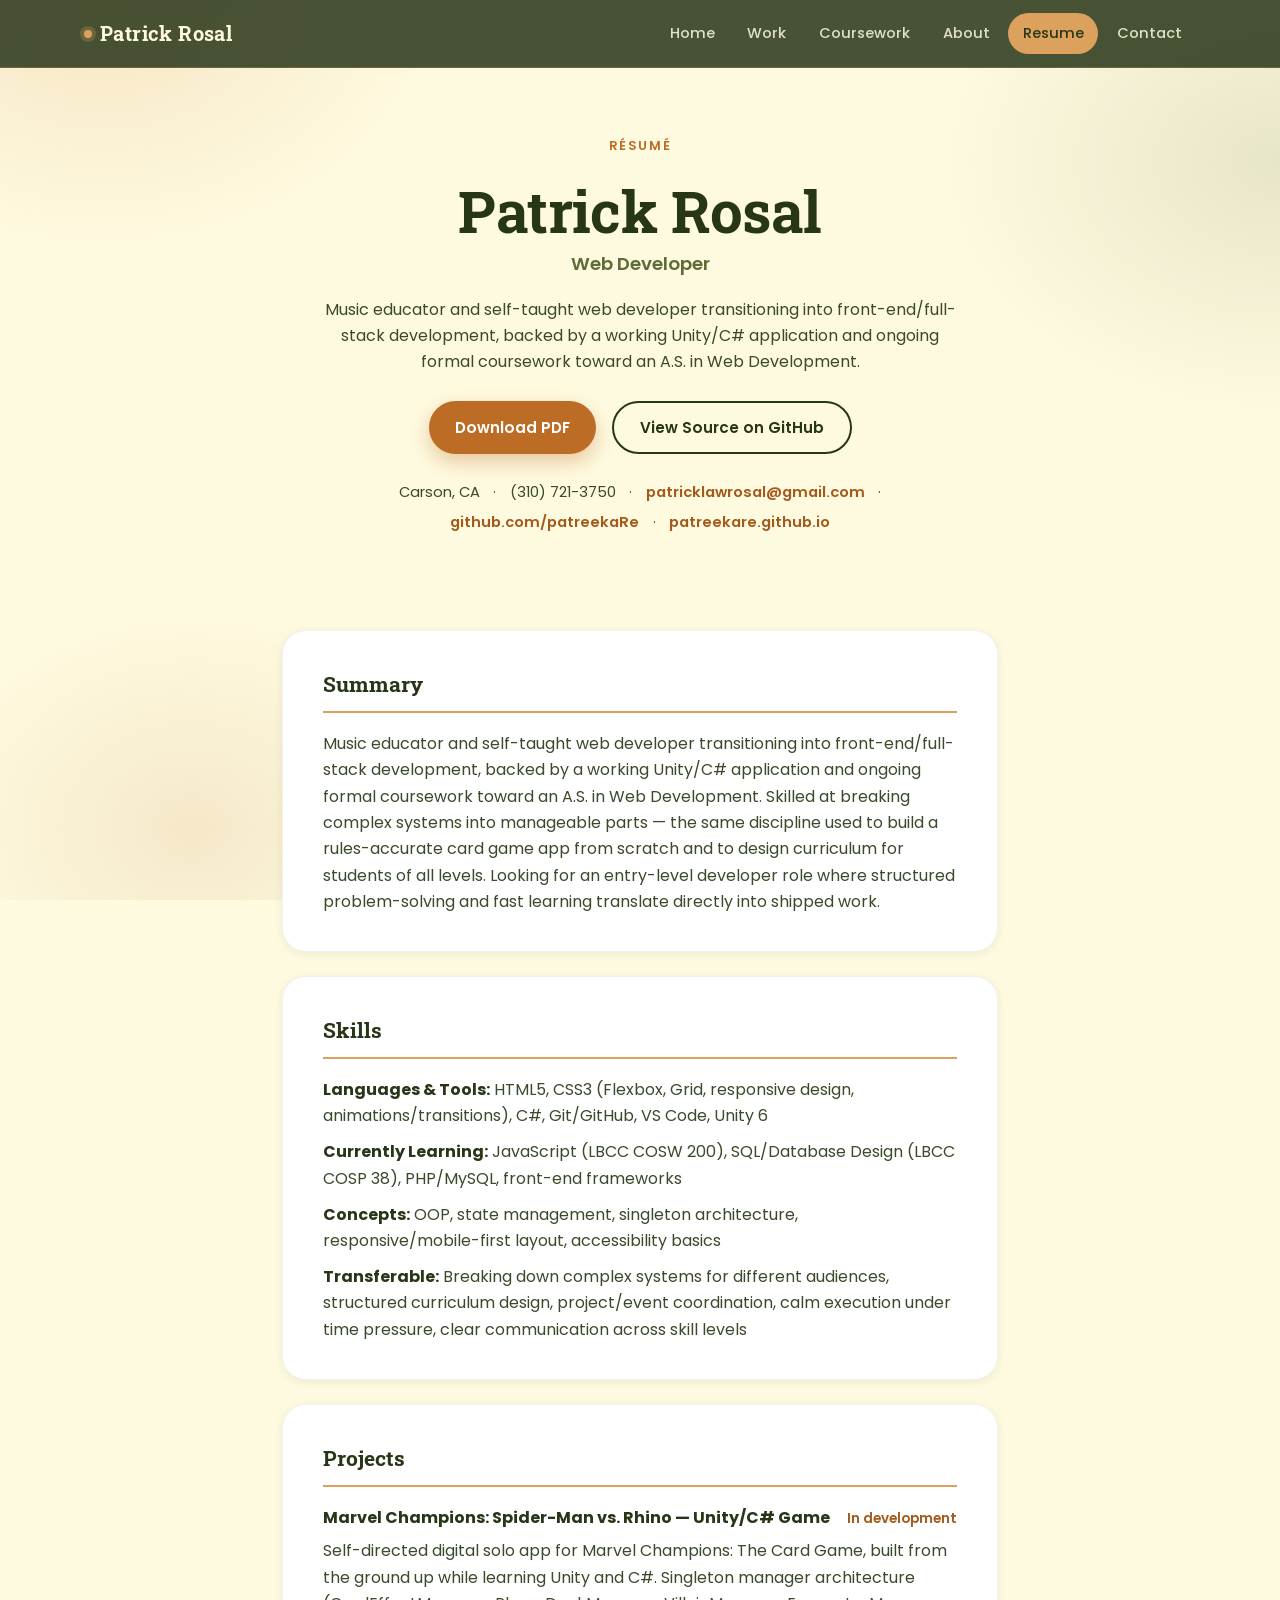
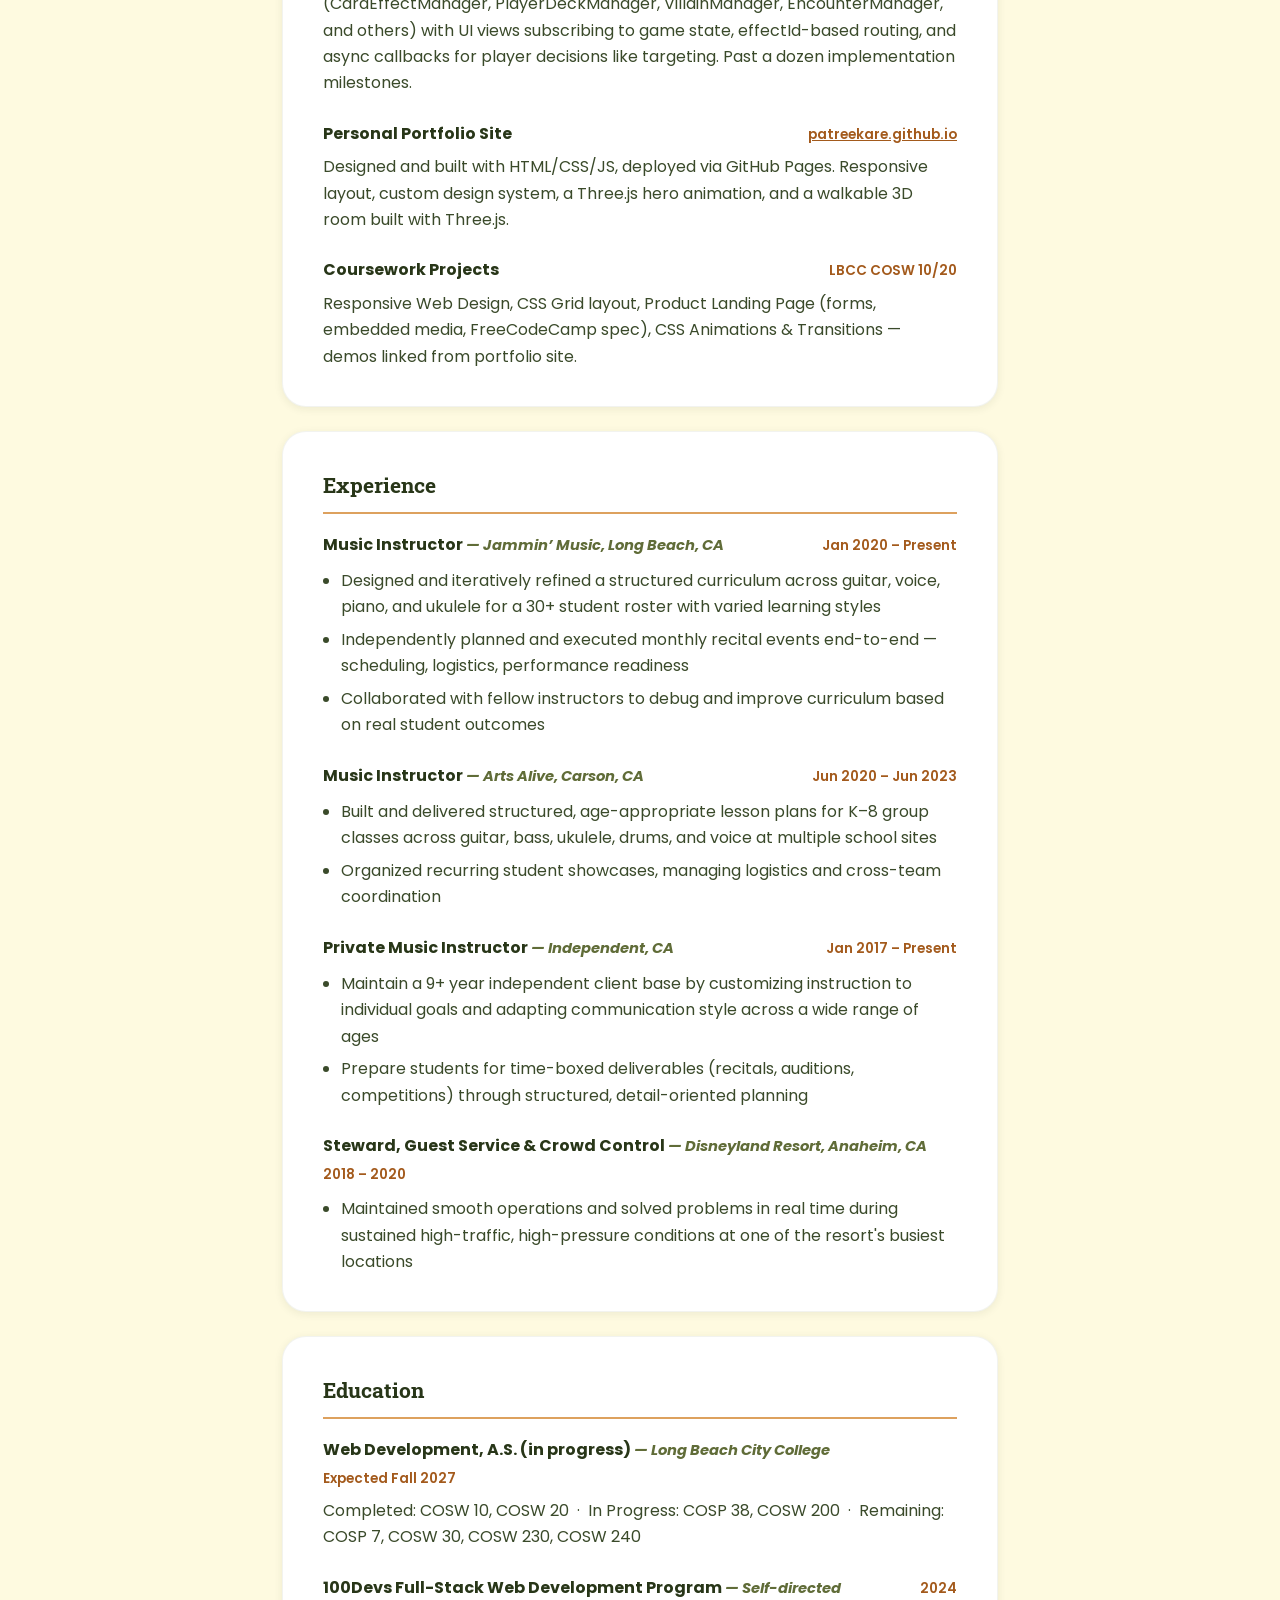
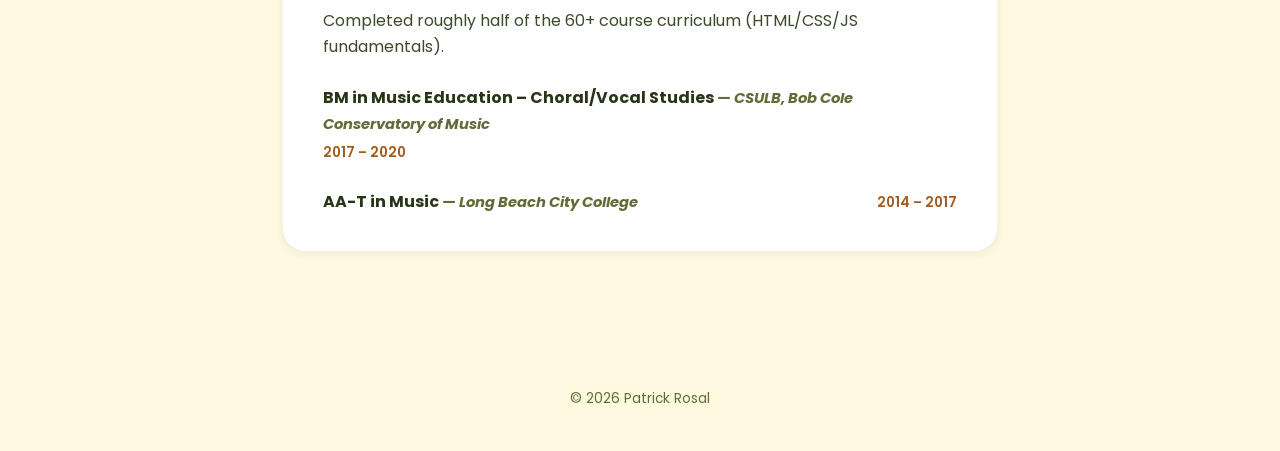
==== resume.html @ 4ceff587 "Add resume page and supporting updates to the portfolio Co-Authored-By: Claude Sonnet 5 <noreply@ant" ====
<!DOCTYPE html>
<html lang="en">
<head>
  <meta charset="UTF-8">
  <meta name="viewport" content="width=device-width, initial-scale=1.0">
  <title>Résumé | Patrick Rosal</title>
  <meta name="description" content="Patrick Rosal — Web Developer résumé. Music educator transitioning into front-end/full-stack development.">

  <link rel="preconnect" href="https://fonts.googleapis.com">
  <link rel="preconnect" href="https://fonts.gstatic.com" crossorigin>
  <link href="https://fonts.googleapis.com/css2?family=Poppins:wght@300;400;600;700&family=Roboto+Slab:wght@400;700&display=swap" rel="stylesheet">

  <link rel="stylesheet" href="styles.css">
  <script>document.documentElement.classList.add('js');</script>
</head>

<body>

  <nav id="navbar">
    <div class="nav-inner">
      <a class="nav-brand" href="index.html#welcome-section"><span class="dot" aria-hidden="true"></span>Patrick Rosal</a>
      <button class="nav-toggle" id="navToggle" aria-label="Toggle menu" aria-expanded="false" aria-controls="navLinks">
        <span></span><span></span><span></span>
      </button>
      <ul id="navLinks">
        <li><a href="index.html#welcome-section">Home</a></li>
        <li><a href="index.html#featured-work">Work</a></li>
        <li><a href="index.html#coursework">Coursework</a></li>
        <li><a href="index.html#about">About</a></li>
        <li><a href="resume.html" class="active">Resume</a></li>
        <li><a href="index.html#contact">Contact</a></li>
      </ul>
    </div>
    <div class="scroll-progress" aria-hidden="true"></div>
  </nav>

  <section id="resume-hero">
    <div class="section-head">
      <p class="eyebrow">Résumé</p>
      <h1 class="resume-name">Patrick Rosal</h1>
      <p class="resume-role">Web Developer</p>
      <p class="section-intro">
        Music educator and self-taught web developer transitioning into front-end/full-stack
        development, backed by a working Unity/C# application and ongoing formal coursework
        toward an A.S. in Web Development.
      </p>

      <div class="hero-links resume-links">
        <a class="btn btn-primary" href="resume.pdf" download>Download PDF</a>
        <a class="btn btn-secondary" href="https://github.com/patreekaRe/patreekare.github.io/blob/main/resume.md" target="_blank" rel="noopener">
          View Source on GitHub
        </a>
      </div>

      <p class="resume-contact-row">
        <span>Carson, CA</span>
        <span>&middot;</span>
        <span>(310) 721-3750</span>
        <span>&middot;</span>
        <a href="mailto:patricklawrosal@gmail.com">patricklawrosal@gmail.com</a>
        <span>&middot;</span>
        <a href="https://github.com/patreekaRe" target="_blank" rel="noopener">github.com/patreekaRe</a>
        <span>&middot;</span>
        <a href="https://patreekare.github.io">patreekare.github.io</a>
      </p>
    </div>
  </section>

  <div class="resume-section-wrap">

    <div class="resume-card">
      <h2>Summary</h2>
      <p>
        Music educator and self-taught web developer transitioning into front-end/full-stack
        development, backed by a working Unity/C# application and ongoing formal coursework
        toward an A.S. in Web Development. Skilled at breaking complex systems into manageable
        parts &mdash; the same discipline used to build a rules-accurate card game app from
        scratch and to design curriculum for students of all levels. Looking for an entry-level
        developer role where structured problem-solving and fast learning translate directly
        into shipped work.
      </p>
    </div>

    <div class="resume-card">
      <h2>Skills</h2>
      <div class="skills-row"><span class="skills-label">Languages &amp; Tools:</span> HTML5, CSS3 (Flexbox, Grid, responsive design, animations/transitions), C#, Git/GitHub, VS Code, Unity 6</div>
      <div class="skills-row"><span class="skills-label">Currently Learning:</span> JavaScript (LBCC COSW 200), SQL/Database Design (LBCC COSP 38), PHP/MySQL, front-end frameworks</div>
      <div class="skills-row"><span class="skills-label">Concepts:</span> OOP, state management, singleton architecture, responsive/mobile-first layout, accessibility basics</div>
      <div class="skills-row"><span class="skills-label">Transferable:</span> Breaking down complex systems for different audiences, structured curriculum design, project/event coordination, calm execution under time pressure, clear communication across skill levels</div>
    </div>

    <div class="resume-card">
      <h2>Projects</h2>

      <div class="resume-entry">
        <div class="resume-entry-head">
          <span class="resume-entry-title">Marvel Champions: Spider-Man vs. Rhino &mdash; Unity/C# Game</span>
          <span class="resume-entry-date">In development</span>
        </div>
        <p>Self-directed digital solo app for Marvel Champions: The Card Game, built from the ground up while learning Unity and C#. Singleton manager architecture (CardEffectManager, PlayerDeckManager, VillainManager, EncounterManager, and others) with UI views subscribing to game state, effectId-based routing, and async callbacks for player decisions like targeting. Past a dozen implementation milestones.</p>
      </div>

      <div class="resume-entry">
        <div class="resume-entry-head">
          <span class="resume-entry-title">Personal Portfolio Site</span>
          <span class="resume-entry-date"><a href="https://patreekare.github.io">patreekare.github.io</a></span>
        </div>
        <p>Designed and built with HTML/CSS/JS, deployed via GitHub Pages. Responsive layout, custom design system, a Three.js hero animation, and a walkable 3D room built with Three.js.</p>
      </div>

      <div class="resume-entry">
        <div class="resume-entry-head">
          <span class="resume-entry-title">Coursework Projects</span>
          <span class="resume-entry-date">LBCC COSW 10/20</span>
        </div>
        <p>Responsive Web Design, CSS Grid layout, Product Landing Page (forms, embedded media, FreeCodeCamp spec), CSS Animations &amp; Transitions &mdash; demos linked from portfolio site.</p>
      </div>
    </div>

    <div class="resume-card">
      <h2>Experience</h2>

      <div class="resume-entry">
        <div class="resume-entry-head">
          <span class="resume-entry-title">Music Instructor <span class="resume-entry-sub">&mdash; Jammin&rsquo; Music, Long Beach, CA</span></span>
          <span class="resume-entry-date">Jan 2020 &ndash; Present</span>
        </div>
        <ul>
          <li>Designed and iteratively refined a structured curriculum across guitar, voice, piano, and ukulele for a 30+ student roster with varied learning styles</li>
          <li>Independently planned and executed monthly recital events end-to-end &mdash; scheduling, logistics, performance readiness</li>
          <li>Collaborated with fellow instructors to debug and improve curriculum based on real student outcomes</li>
        </ul>
      </div>

      <div class="resume-entry">
        <div class="resume-entry-head">
          <span class="resume-entry-title">Music Instructor <span class="resume-entry-sub">&mdash; Arts Alive, Carson, CA</span></span>
          <span class="resume-entry-date">Jun 2020 &ndash; Jun 2023</span>
        </div>
        <ul>
          <li>Built and delivered structured, age-appropriate lesson plans for K&ndash;8 group classes across guitar, bass, ukulele, drums, and voice at multiple school sites</li>
          <li>Organized recurring student showcases, managing logistics and cross-team coordination</li>
        </ul>
      </div>

      <div class="resume-entry">
        <div class="resume-entry-head">
          <span class="resume-entry-title">Private Music Instructor <span class="resume-entry-sub">&mdash; Independent, CA</span></span>
          <span class="resume-entry-date">Jan 2017 &ndash; Present</span>
        </div>
        <ul>
          <li>Maintain a 9+ year independent client base by customizing instruction to individual goals and adapting communication style across a wide range of ages</li>
          <li>Prepare students for time-boxed deliverables (recitals, auditions, competitions) through structured, detail-oriented planning</li>
        </ul>
      </div>

      <div class="resume-entry">
        <div class="resume-entry-head">
          <span class="resume-entry-title">Steward, Guest Service &amp; Crowd Control <span class="resume-entry-sub">&mdash; Disneyland Resort, Anaheim, CA</span></span>
          <span class="resume-entry-date">2018 &ndash; 2020</span>
        </div>
        <ul>
          <li>Maintained smooth operations and solved problems in real time during sustained high-traffic, high-pressure conditions at one of the resort's busiest locations</li>
        </ul>
      </div>
    </div>

    <div class="resume-card">
      <h2>Education</h2>

      <div class="resume-entry">
        <div class="resume-entry-head">
          <span class="resume-entry-title">Web Development, A.S. (in progress) <span class="resume-entry-sub">&mdash; Long Beach City College</span></span>
          <span class="resume-entry-date">Expected Fall 2027</span>
        </div>
        <p>Completed: COSW 10, COSW 20 &nbsp;&middot;&nbsp; In Progress: COSP 38, COSW 200 &nbsp;&middot;&nbsp; Remaining: COSP 7, COSW 30, COSW 230, COSW 240</p>
      </div>

      <div class="resume-entry">
        <div class="resume-entry-head">
          <span class="resume-entry-title">100Devs Full-Stack Web Development Program <span class="resume-entry-sub">&mdash; Self-directed</span></span>
          <span class="resume-entry-date">2024</span>
        </div>
        <p>Completed roughly half of the 60+ course curriculum (HTML/CSS/JS fundamentals).</p>
      </div>

      <div class="resume-entry">
        <div class="resume-entry-head">
          <span class="resume-entry-title">BM in Music Education &ndash; Choral/Vocal Studies <span class="resume-entry-sub">&mdash; CSULB, Bob Cole Conservatory of Music</span></span>
          <span class="resume-entry-date">2017 &ndash; 2020</span>
        </div>
      </div>

      <div class="resume-entry">
        <div class="resume-entry-head">
          <span class="resume-entry-title">AA-T in Music <span class="resume-entry-sub">&mdash; Long Beach City College</span></span>
          <span class="resume-entry-date">2014 &ndash; 2017</span>
        </div>
      </div>
    </div>

  </div>

  <footer class="site-footer">
    <p>&copy; <span id="year"></span> Patrick Rosal</p>
  </footer>

  <script src="script.js"></script>

</body>
</html>
---- styles.css ----
:root {
  --cream: #fefae0;
  --cream-dim: #faf3d9;
  --ink: #283618;
  --ink-soft: #3a4a2a;
  --olive: #606c38;
  --rust: #bc6c25;
  --rust-dark: #a35a1c;
  --tan: #dda15e;
  --white: #ffffff;

  --font-body: "Poppins", sans-serif;
  --font-head: "Roboto Slab", serif;

  --radius-sm: 10px;
  --radius-md: 16px;
  --radius-lg: 24px;
  --radius-pill: 999px;

  --shadow-sm: 0 2px 8px rgba(40, 54, 24, 0.08);
  --shadow-md: 0 10px 30px rgba(40, 54, 24, 0.12);
  --shadow-lg: 0 20px 45px rgba(40, 54, 24, 0.16);

  --ease: cubic-bezier(0.22, 1, 0.36, 1);
  --nav-h: 68px;

  --container: 1160px;
}

* {
  box-sizing: border-box;
  margin: 0;
  padding: 0;
}

html {
  scroll-behavior: smooth;
}

body {
  font-family: var(--font-body);
  background: var(--cream);
  color: var(--ink);
  line-height: 1.65;
  -webkit-font-smoothing: antialiased;
  overflow-x: hidden;
}

a {
  color: inherit;
}

img {
  max-width: 100%;
  display: block;
}

::selection {
  background: var(--tan);
  color: var(--ink);
}

.container {
  max-width: var(--container);
  margin: 0 auto;
  padding-inline: 2rem;
}

/* ---------- Background texture ---------- */

body::before {
  content: "";
  position: fixed;
  inset: 0;
  z-index: -1;
  background:
    radial-gradient(560px 420px at 8% 0%, rgba(221, 161, 94, 0.22), transparent 60%),
    radial-gradient(620px 460px at 100% 18%, rgba(96, 108, 56, 0.14), transparent 55%),
    radial-gradient(500px 400px at 15% 92%, rgba(188, 108, 37, 0.12), transparent 55%);
}

/* ---------- Nav ---------- */

#navbar {
  position: fixed;
  top: 0;
  left: 0;
  width: 100%;
  height: var(--nav-h);
  background: rgba(40, 54, 24, 0.85);
  backdrop-filter: blur(10px);
  -webkit-backdrop-filter: blur(10px);
  border-bottom: 1px solid rgba(221, 161, 94, 0.25);
  z-index: 1000;
  transition: box-shadow .3s var(--ease);
}

#navbar.scrolled {
  box-shadow: var(--shadow-md);
}

.nav-inner {
  max-width: var(--container);
  height: 100%;
  margin: 0 auto;
  display: flex;
  align-items: center;
  justify-content: space-between;
  padding-inline: 1.5rem;
}

.nav-brand {
  display: flex;
  align-items: center;
  gap: 0.5rem;
  color: var(--cream);
  font-family: var(--font-head);
  font-weight: 700;
  font-size: 1.25rem;
  text-decoration: none;
  letter-spacing: 0.02em;
}

.nav-brand .dot {
  width: 8px;
  height: 8px;
  border-radius: 50%;
  background: var(--tan);
  box-shadow: 0 0 0 4px rgba(221, 161, 94, 0.25);
}

#navbar ul {
  display: flex;
  align-items: center;
  gap: 0.25rem;
  list-style: none;
}

#navbar a:not(.nav-brand) {
  position: relative;
  display: inline-block;
  color: rgba(254, 250, 224, 0.85);
  text-decoration: none;
  font-weight: 500;
  font-size: 0.92rem;
  padding: 0.5rem 0.9rem;
  border-radius: var(--radius-pill);
  transition: color .2s var(--ease), background .2s var(--ease);
}

#navbar a:not(.nav-brand):hover {
  color: var(--white);
  background: rgba(221, 161, 94, 0.15);
}

#navbar a.active {
  color: var(--ink);
  background: var(--tan);
}

.nav-toggle {
  display: none;
  flex-direction: column;
  justify-content: center;
  gap: 5px;
  width: 40px;
  height: 40px;
  background: transparent;
  border: none;
  cursor: pointer;
}

.nav-toggle span {
  display: block;
  height: 2px;
  width: 100%;
  background: var(--cream);
  border-radius: 2px;
  transition: transform .25s var(--ease), opacity .25s var(--ease);
}

.nav-toggle.open span:nth-child(1) { transform: translateY(7px) rotate(45deg); }
.nav-toggle.open span:nth-child(2) { opacity: 0; }
.nav-toggle.open span:nth-child(3) { transform: translateY(-7px) rotate(-45deg); }

/* ---------- Hero ---------- */

#welcome-section {
  min-height: 100vh;
  display: flex;
  align-items: center;
  padding: calc(var(--nav-h) + 3rem) 2rem 4rem;
}

.hero-inner {
  max-width: var(--container);
  margin: 0 auto;
  display: grid;
  grid-template-columns: 1.1fr 0.9fr;
  gap: 3rem;
  align-items: center;
  width: 100%;
}

.hero-content {
  text-align: left;
}

.eyebrow {
  display: inline-flex;
  align-items: center;
  gap: 0.5rem;
  font-size: 0.8rem;
  font-weight: 600;
  letter-spacing: 0.12em;
  text-transform: uppercase;
  color: var(--rust);
  margin-bottom: 1rem;
}

.eyebrow::before {
  content: "";
  width: 28px;
  height: 2px;
  background: var(--rust);
  border-radius: 2px;
}

h1 {
  font-family: var(--font-head);
  font-size: clamp(2.4rem, 5vw, 3.6rem);
  line-height: 1.08;
  letter-spacing: -0.01em;
}

.subtitle {
  margin: 0.9rem 0 1.25rem;
  color: var(--olive);
  font-weight: 600;
  font-size: clamp(1rem, 1.6vw, 1.2rem);
}

.hero-content > p:not(.subtitle) {
  max-width: 52ch;
  color: var(--ink-soft);
}

.hero-links {
  display: flex;
  gap: 1rem;
  margin-top: 2rem;
  flex-wrap: wrap;
}

.btn {
  display: inline-flex;
  align-items: center;
  gap: 0.5rem;
  text-decoration: none;
  padding: 12px 26px;
  border-radius: var(--radius-pill);
  font-weight: 600;
  font-size: 0.95rem;
  transition: transform .25s var(--ease), translate .2s var(--ease), background .25s var(--ease), box-shadow .25s var(--ease), color .25s var(--ease);
}

.btn-primary {
  background: var(--rust);
  color: white;
  box-shadow: 0 8px 20px rgba(188, 108, 37, 0.35);
}

.btn-primary:hover {
  background: var(--rust-dark);
  transform: translateY(-2px);
  box-shadow: 0 12px 26px rgba(188, 108, 37, 0.4);
}

.btn-secondary {
  background: transparent;
  color: var(--ink);
  border: 2px solid var(--ink);
}

.btn-secondary:hover {
  background: var(--ink);
  color: var(--cream);
  transform: translateY(-2px);
}

/* Hero visual: profile portrait + reserved slot for future Three.js canvas */

.hero-visual {
  position: relative;
  display: flex;
  align-items: center;
  justify-content: center;
  aspect-ratio: 1 / 1;
  max-width: 420px;
  margin-inline: auto;
}

#hero-canvas {
  position: absolute;
  /* Extends past the portrait so the waveform bars have room to leap when scrolled or clicked */
  inset: -10%;
  pointer-events: none;
  overflow: hidden;
}

#hero-canvas canvas {
  width: 100% !important;
  height: 100% !important;
}

.hero-visual::before {
  content: "";
  position: absolute;
  inset: 6%;
  border-radius: 50%;
  background: conic-gradient(from 140deg, var(--tan), var(--rust), var(--olive), var(--tan));
  opacity: 0.35;
  filter: blur(2px);
  animation: spin 16s linear infinite;
}

@keyframes spin {
  to { transform: rotate(360deg); }
}

.profile-ring {
  position: relative;
  width: 78%;
  aspect-ratio: 1 / 1;
  border-radius: 50%;
  padding: 8px;
  background: var(--cream);
  box-shadow: var(--shadow-lg);
}

.profile-image {
  width: 100%;
  height: 100%;
  object-fit: cover;
  border-radius: 50%;
  border: 4px solid var(--white);
}

.scroll-cue {
  position: absolute;
  bottom: 1.5rem;
  left: 50%;
  transform: translateX(-50%);
  display: flex;
  flex-direction: column;
  align-items: center;
  gap: 0.4rem;
  color: var(--olive);
  font-size: 0.72rem;
  font-weight: 600;
  letter-spacing: 0.1em;
  text-transform: uppercase;
  opacity: 0.75;
}

.scroll-cue .line {
  width: 1px;
  height: 28px;
  background: linear-gradient(var(--olive), transparent);
  animation: pulse-down 1.8s ease-in-out infinite;
}

@keyframes pulse-down {
  0%, 100% { opacity: 0.3; transform: scaleY(0.7); }
  50% { opacity: 1; transform: scaleY(1); }
}

/* ---------- Walkthrough CTA ---------- */

.walkthrough-card {
  display: flex;
  align-items: center;
  justify-content: space-between;
  gap: 2rem;
  max-width: var(--container);
  margin: 0 auto;
  padding: 2.5rem;
  background: var(--ink);
  color: var(--cream);
  border-radius: var(--radius-lg);
  text-decoration: none;
  box-shadow: var(--shadow-md);
  transition: transform .3s var(--ease), box-shadow .3s var(--ease);
}

.walkthrough-card:hover {
  transform: translateY(-4px);
  box-shadow: var(--shadow-lg);
}

.walkthrough-text {
  max-width: 46ch;
}

.walkthrough-text .eyebrow {
  color: var(--tan);
}

.walkthrough-text h2 {
  color: var(--cream);
  margin-bottom: 0.6rem;
}

.walkthrough-text p:not(.eyebrow) {
  color: rgba(254, 250, 224, 0.75);
  margin-bottom: 1.1rem;
}

.walkthrough-link {
  display: inline-flex;
  align-items: center;
  gap: 0.4rem;
  font-weight: 700;
  color: var(--tan);
  transition: gap .2s var(--ease);
}

.walkthrough-card:hover .walkthrough-link {
  gap: 0.7rem;
}

.walkthrough-preview {
  flex-shrink: 0;
  position: relative;
  width: 140px;
  height: 140px;
  border-radius: 50%;
  background: radial-gradient(circle at 50% 45%, rgba(221, 161, 94, 0.35), transparent 70%);
  display: flex;
  align-items: center;
  justify-content: center;
}

.walkthrough-lamp {
  width: 46px;
  height: 46px;
  border-radius: 50%;
  background: radial-gradient(circle at 40% 35%, #ffe5b0, var(--tan) 60%, var(--rust) 100%);
  box-shadow: 0 0 30px 10px rgba(221, 161, 94, 0.45);
  animation: lamp-glow 3s ease-in-out infinite;
}

@keyframes lamp-glow {
  0%, 100% { opacity: 0.85; transform: scale(1); }
  50% { opacity: 1; transform: scale(1.08); }
}

/* ---------- Shared section layout ---------- */

section {
  padding: 6rem 2rem;
  max-width: var(--container);
  margin: auto;
}

.section-head {
  text-align: center;
  max-width: 640px;
  margin: 0 auto 3rem;
}

.section-head .eyebrow {
  justify-content: center;
}

.section-head .eyebrow::before {
  display: none;
}

h2 {
  font-family: var(--font-head);
  font-size: clamp(1.8rem, 3.2vw, 2.4rem);
  margin-bottom: 0.75rem;
}

.section-intro {
  color: var(--ink-soft);
}

h3 {
  color: var(--rust-dark);
  font-family: var(--font-head);
  margin-bottom: 0.5rem;
}

/* ---------- Featured work ---------- */

.featured-grid {
  display: grid;
  grid-template-columns: repeat(auto-fit, minmax(340px, 1fr));
  gap: 1.75rem;
}

.featured-card {
  position: relative;
  background: var(--white);
  border-radius: var(--radius-lg);
  padding: 2.25rem;
  box-shadow: var(--shadow-sm);
  display: flex;
  gap: 1.5rem;
  align-items: flex-start;
  border: 1px solid rgba(96, 108, 56, 0.08);
  transition: transform .3s var(--ease), box-shadow .3s var(--ease), border-color .3s var(--ease);
}

.featured-card:hover {
  transform: translateY(-6px);
  box-shadow: var(--shadow-lg);
  border-color: rgba(221, 161, 94, 0.4);
}

.featured-icon {
  flex-shrink: 0;
  display: flex;
  align-items: center;
  justify-content: center;
  width: 56px;
  height: 56px;
  font-size: 1.8rem;
  line-height: 1;
  border-radius: var(--radius-md);
  background: linear-gradient(155deg, var(--cream-dim), var(--tan) 160%);
}

.tag-row {
  display: flex;
  flex-wrap: wrap;
  gap: 0.4rem;
  margin-bottom: 0.75rem;
}

.tag {
  background: var(--cream);
  border: 1px solid var(--tan);
  color: var(--olive);
  font-size: 0.72rem;
  font-weight: 600;
  padding: 4px 11px;
  border-radius: var(--radius-pill);
}

.tag-wip {
  background: var(--rust);
  border-color: var(--rust);
  color: #fff;
}

/* ---------- Coursework grid ---------- */

.project-grid {
  display: grid;
  grid-template-columns: repeat(auto-fit, minmax(280px, 1fr));
  gap: 1.5rem;
}

.project-tile {
  position: relative;
  background: var(--white);
  padding: 1rem;
  border-radius: var(--radius-lg);
  box-shadow: var(--shadow-sm);
  border: 1px solid rgba(96, 108, 56, 0.08);
  transition: transform .3s var(--ease), box-shadow .3s var(--ease), border-color .3s var(--ease);
}

.project-tile:hover {
  transform: translateY(-6px);
  box-shadow: var(--shadow-lg);
  border-color: rgba(221, 161, 94, 0.4);
}

.project-tile .thumb {
  overflow: hidden;
  border-radius: var(--radius-md);
  margin-bottom: 1.1rem;
}

.project-tile img {
  width: 100%;
  height: 190px;
  object-fit: cover;
  background: #ddd;
  transition: transform .5s var(--ease);
}

.project-tile:hover img {
  transform: scale(1.06);
}

.project-tile h3 {
  font-size: 1.05rem;
}

.project-tile p {
  color: var(--ink-soft);
  font-size: 0.93rem;
}

.project-tile a {
  display: inline-flex;
  align-items: center;
  gap: 0.4rem;
  margin-top: 1rem;
  background: transparent;
  color: var(--rust-dark);
  text-decoration: none;
  font-weight: 700;
  font-size: 0.88rem;
  padding: 0;
  border-bottom: 2px solid transparent;
  transition: border-color .2s var(--ease), gap .2s var(--ease);
}

.project-tile a:hover {
  border-color: var(--rust-dark);
  gap: 0.6rem;
}

/* ---------- About ---------- */

#about {
  background: var(--white);
  border-radius: var(--radius-lg);
  box-shadow: var(--shadow-sm);
  margin-top: 1rem;
  margin-bottom: 1rem;
}

.about-grid {
  display: grid;
  grid-template-columns: repeat(auto-fit, minmax(260px, 1fr));
  gap: 2rem;
}

.about-block {
  position: relative;
  padding-top: 1.5rem;
}

.about-block::before {
  content: "";
  position: absolute;
  top: 0;
  left: 0;
  width: 40px;
  height: 3px;
  border-radius: 2px;
  background: var(--tan);
}

.about-block p {
  color: var(--ink-soft);
  font-size: 0.95rem;
}

/* ---------- Contact ---------- */

#contact {
  text-align: center;
}

.contact-card {
  max-width: 620px;
  margin: 0 auto;
  background: var(--ink);
  color: var(--cream);
  border-radius: var(--radius-lg);
  padding: 3rem 2.5rem;
  box-shadow: var(--shadow-lg);
}

.contact-card h2 {
  color: var(--cream);
}

.contact-card .section-intro {
  color: rgba(254, 250, 224, 0.75);
  margin-bottom: 2rem;
}

.contact-links {
  display: flex;
  flex-direction: column;
  gap: 0.75rem;
  list-style: none;
}

.contact-links a,
.contact-links .static {
  display: flex;
  align-items: center;
  justify-content: center;
  gap: 0.6rem;
  padding: 0.85rem 1rem;
  border-radius: var(--radius-md);
  background: rgba(254, 250, 224, 0.06);
  border: 1px solid rgba(254, 250, 224, 0.12);
  text-decoration: none;
  color: var(--cream);
  font-weight: 500;
  transition: background .2s var(--ease), border-color .2s var(--ease), transform .2s var(--ease);
}

.contact-links a:hover {
  background: rgba(221, 161, 94, 0.16);
  border-color: var(--tan);
  transform: translateY(-2px);
}

.contact-links svg {
  width: 18px;
  height: 18px;
  flex-shrink: 0;
  stroke: var(--tan);
}

/* ---------- Footer ---------- */

.site-footer {
  text-align: center;
  padding: 2.5rem 2rem;
  color: var(--olive);
  font-size: 0.85rem;
}

/* ---------- Responsive ---------- */

@media (max-width: 900px) {
  .hero-inner {
    grid-template-columns: 1fr;
    text-align: center;
  }

  .hero-content {
    text-align: center;
  }

  .hero-content > p:not(.subtitle) {
    margin-inline: auto;
  }

  .eyebrow {
    justify-content: center;
  }

  .eyebrow::before {
    display: none;
  }

  .hero-links {
    justify-content: center;
  }

  .hero-visual {
    order: -1;
    max-width: 260px;
  }
}

@media (max-width: 768px) {
  .nav-toggle {
    display: flex;
  }

  #navbar ul {
    position: absolute;
    top: var(--nav-h);
    left: 0;
    right: 0;
    flex-direction: column;
    align-items: stretch;
    gap: 0;
    background: rgba(40, 54, 24, 0.97);
    backdrop-filter: blur(10px);
    max-height: 0;
    overflow: hidden;
    transition: max-height .3s var(--ease);
    border-bottom: 1px solid rgba(221, 161, 94, 0.25);
  }

  #navbar ul.open {
    max-height: 400px;
  }

  #navbar li {
    margin: 0;
  }

  #navbar a:not(.nav-brand) {
    display: block;
    border-radius: 0;
    padding: 0.9rem 1.5rem;
  }

  section {
    padding: 4.5rem 1.5rem;
  }

  .walkthrough-card {
    flex-direction: column;
    text-align: center;
    padding: 2rem;
  }

  .walkthrough-text {
    max-width: none;
  }

  .walkthrough-link {
    justify-content: center;
  }

  .walkthrough-preview {
    width: 100px;
    height: 100px;
  }
}

@media (max-width: 480px) {
  .featured-card {
    flex-direction: column;
  }

  .contact-card {
    padding: 2.25rem 1.5rem;
  }
}

/* ---------- Motion and interaction ---------- */

/* Scroll progress bar along the bottom of the nav */
.scroll-progress {
  position: absolute;
  left: 0;
  bottom: -1px;
  width: 100%;
  height: 3px;
  background: linear-gradient(90deg, var(--tan), var(--rust));
  transform-origin: left;
  transform: scaleX(0);
  pointer-events: none;
}

/* Hero entrance */
@keyframes rise {
  from { opacity: 0; transform: translateY(24px); }
  to { opacity: 1; transform: none; }
}

@keyframes pop-in {
  from { opacity: 0; transform: scale(0.86); }
  to { opacity: 1; transform: none; }
}

@keyframes char-in {
  from { opacity: 0; transform: translateY(0.6em) rotate(5deg); }
  to { opacity: 1; transform: none; }
}

.js .hero-content > :not(h1) {
  opacity: 0;
  animation: rise 0.9s var(--ease) forwards;
}

.js .hero-content > :nth-child(1) { animation-delay: 0.05s; }
.js .hero-content > :nth-child(3) { animation-delay: 0.65s; }
.js .hero-content > :nth-child(4) { animation-delay: 0.8s; }
.js .hero-content > :nth-child(5) { animation-delay: 0.95s; }

.js .hero-visual {
  animation: pop-in 1.1s var(--ease) 0.2s both;
}

.js .hero-content h1 {
  opacity: 0;
}

.js .hero-content h1.ready {
  opacity: 1;
}

.word {
  display: inline-block;
  white-space: nowrap;
}

.char {
  display: inline-block;
  opacity: 0;
  animation: char-in 0.8s var(--ease) forwards;
  animation-delay: calc(0.15s + var(--ci, 0) * 0.045s);
}

.hero-visual {
  cursor: pointer;
}

/* Scroll reveal (classes are added by script.js, so content is never hidden without JS) */
.reveal {
  opacity: 0;
  translate: 0 32px;
  transition: opacity 0.8s var(--ease) var(--d, 0s), translate 0.8s var(--ease) var(--d, 0s);
}

.reveal.in {
  opacity: 1;
  translate: 0 0;
}

/* Card tilt and warm glare that follows the cursor */
.featured-card::after,
.project-tile::after {
  content: "";
  position: absolute;
  inset: 0;
  border-radius: inherit;
  pointer-events: none;
  opacity: 0;
  background: radial-gradient(340px circle at var(--mx, 50%) var(--my, 50%), rgba(221, 161, 94, 0.2), transparent 65%);
  transition: opacity 0.3s var(--ease);
}

.featured-card:hover::after,
.project-tile:hover::after {
  opacity: 1;
}

/* Lamp in the walkthrough card follows the cursor */
.walkthrough-lamp {
  transition: translate 0.3s var(--ease);
}

@media (prefers-reduced-motion: reduce) {
  html {
    scroll-behavior: auto;
  }

  .js .hero-content > *,
  .js .hero-visual,
  .char {
    animation: none;
    opacity: 1;
    transform: none;
  }

  .reveal {
    opacity: 1;
    translate: none;
    transition: none;
  }
}

/* ---------- Expandable coursework ---------- */

.more-projects {
  display: grid;
  grid-template-rows: 0fr;
  visibility: hidden;
  transition: grid-template-rows 0.6s var(--ease), visibility 0s linear 0.6s;
}

.more-projects.open {
  grid-template-rows: 1fr;
  visibility: visible;
  transition: grid-template-rows 0.6s var(--ease), visibility 0s;
}

.more-inner {
  overflow: hidden;
  min-height: 0;
}

.more-inner .project-grid {
  padding-top: 1.5rem;
  padding-bottom: 0.5rem;
}

.more-toggle-wrap {
  display: flex;
  justify-content: center;
  margin-top: 2rem;
}

.more-toggle {
  display: inline-flex;
  align-items: center;
  gap: 0.6rem;
  padding: 0.75rem 1.5rem;
  background: var(--white);
  color: var(--ink);
  border: 2px solid var(--tan);
  border-radius: var(--radius-pill);
  font-family: inherit;
  font-size: 0.95rem;
  font-weight: 600;
  cursor: pointer;
  box-shadow: var(--shadow-sm);
  transition: background 0.25s var(--ease), border-color 0.25s var(--ease), transform 0.25s var(--ease), box-shadow 0.25s var(--ease);
}

.more-toggle:hover {
  background: var(--cream);
  border-color: var(--rust);
  transform: translateY(-2px);
  box-shadow: var(--shadow-md);
}

.more-count {
  min-width: 1.6rem;
  padding: 0.05rem 0.5rem;
  border-radius: var(--radius-pill);
  background: var(--rust);
  color: #fff;
  font-size: 0.78rem;
  text-align: center;
}

.more-toggle svg {
  transition: transform 0.4s var(--ease);
}

.more-toggle[aria-expanded="true"] svg {
  transform: rotate(180deg);
}

.more-toggle[aria-expanded="true"] .more-count {
  display: none;
}

@media (prefers-reduced-motion: reduce) {
  .more-projects,
  .more-projects.open {
    transition: none;
  }
}

/* ---------- Resume page ---------- */

#resume-hero {
  padding-top: calc(var(--nav-h) + 4rem);
  padding-bottom: 3rem;
}

.resume-name {
  margin-top: 0.5rem;
}

.resume-role {
  color: var(--olive);
  font-weight: 600;
  font-size: clamp(1rem, 1.6vw, 1.15rem);
  margin: 0.4rem 0 1.1rem;
}

.resume-links {
  justify-content: center;
  margin-top: 1.6rem;
  margin-bottom: 1.6rem;
}

.resume-contact-row {
  display: flex;
  flex-wrap: wrap;
  justify-content: center;
  gap: 0.35rem 0.85rem;
  color: var(--ink-soft);
  font-size: 0.92rem;
}

.resume-contact-row a {
  color: var(--rust-dark);
  text-decoration: none;
  font-weight: 600;
}

.resume-contact-row a:hover {
  text-decoration: underline;
}

.resume-section-wrap {
  max-width: 780px;
  margin: 0 auto;
  padding: 0 2rem 6rem;
}

.resume-card {
  background: var(--white);
  border-radius: var(--radius-lg);
  box-shadow: var(--shadow-sm);
  border: 1px solid rgba(96, 108, 56, 0.08);
  padding: 2.25rem 2.5rem;
  margin-bottom: 1.5rem;
}

.resume-card:last-child {
  margin-bottom: 0;
}

.resume-card h2 {
  font-size: 1.3rem;
  margin-bottom: 1.1rem;
  padding-bottom: 0.6rem;
  border-bottom: 2px solid var(--tan);
}

.resume-card > p {
  color: var(--ink-soft);
}

.skills-row {
  color: var(--ink-soft);
  margin-bottom: 0.6rem;
}

.skills-row:last-child {
  margin-bottom: 0;
}

.skills-label {
  color: var(--ink);
  font-weight: 700;
}

.resume-entry {
  margin-bottom: 1.5rem;
}

.resume-entry:last-child {
  margin-bottom: 0;
}

.resume-entry-head {
  display: flex;
  flex-wrap: wrap;
  justify-content: space-between;
  align-items: baseline;
  gap: 0.3rem 1rem;
}

.resume-entry-title {
  font-weight: 700;
  color: var(--ink);
}

.resume-entry-sub {
  font-style: italic;
  color: var(--olive);
  font-size: 0.92rem;
}

.resume-entry-date {
  font-size: 0.85rem;
  color: var(--rust-dark);
  font-weight: 600;
  white-space: nowrap;
}

.resume-entry p {
  color: var(--ink-soft);
  margin-top: 0.45rem;
}

.resume-entry ul {
  margin: 0.6rem 0 0 1.15rem;
  color: var(--ink-soft);
}

.resume-entry li {
  margin-bottom: 0.4rem;
}

.resume-entry li:last-child {
  margin-bottom: 0;
}

@media (max-width: 480px) {
  .resume-card {
    padding: 1.75rem 1.5rem;
  }
}
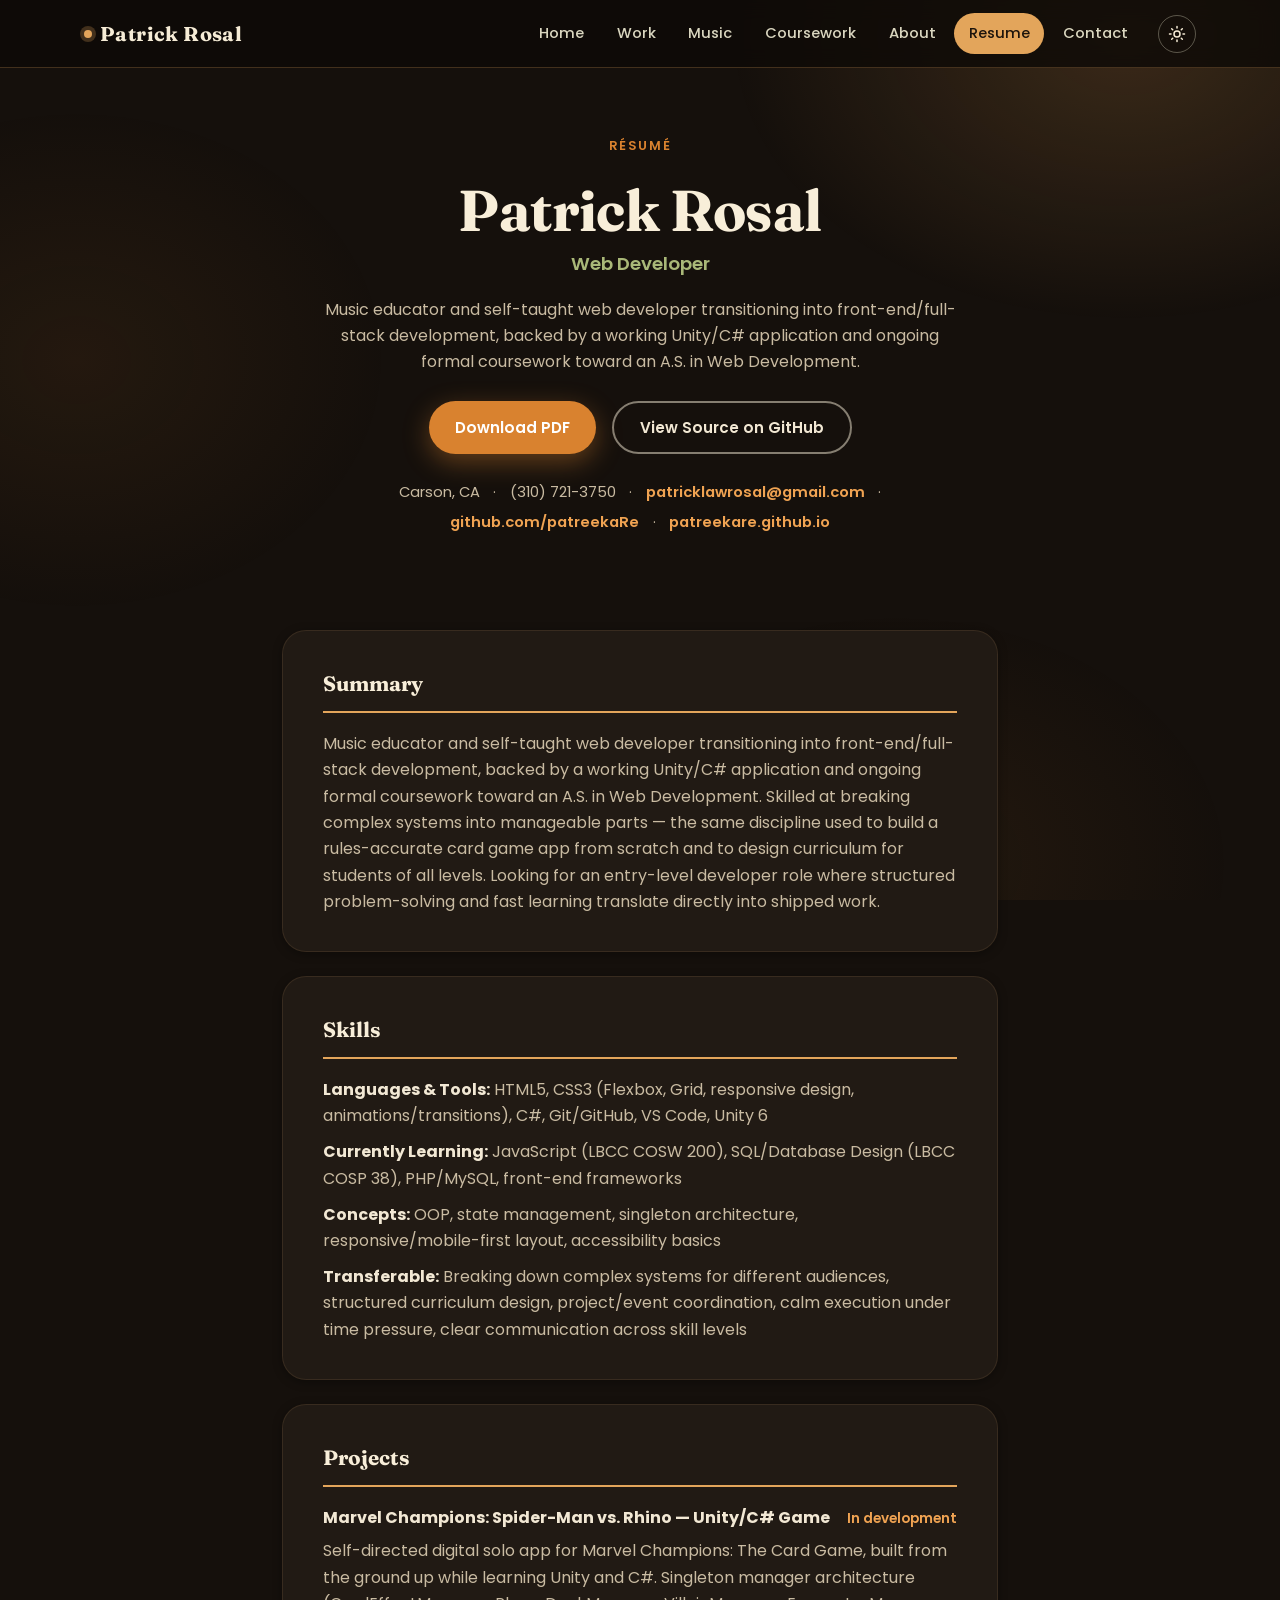
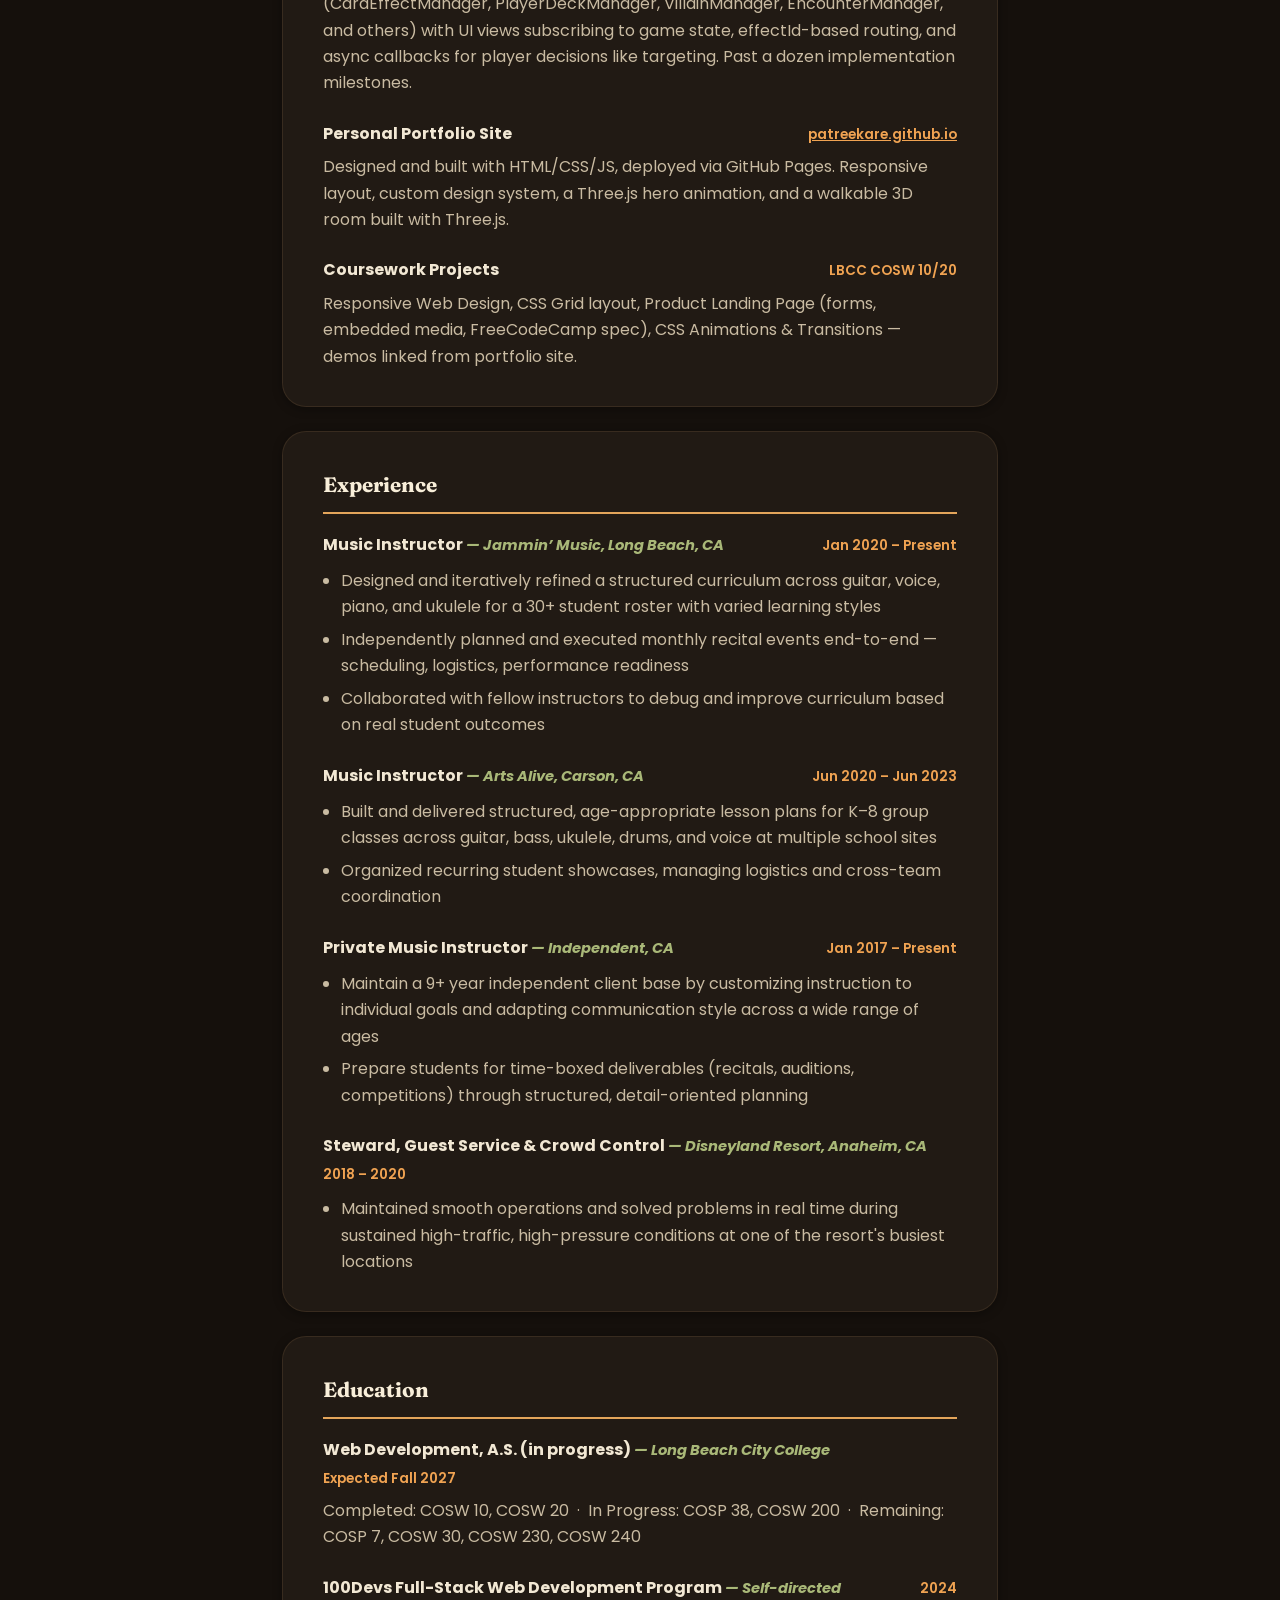
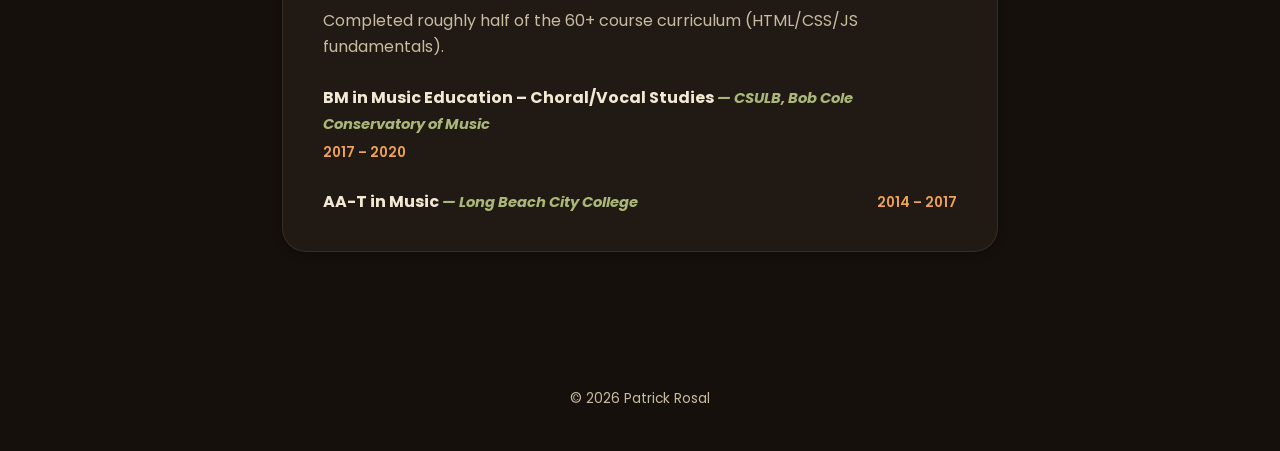
==== commit dcac759c: "Redesign the main site as a studio at night, add a light/dark toggle, and turn music into a shelf of" ====
--- a/resume.html
+++ b/resume.html
@@ -8,8 +8,18 @@
 
   <link rel="preconnect" href="https://fonts.googleapis.com">
   <link rel="preconnect" href="https://fonts.gstatic.com" crossorigin>
-  <link href="https://fonts.googleapis.com/css2?family=Poppins:wght@300;400;600;700&family=Roboto+Slab:wght@400;700&display=swap" rel="stylesheet">
-
+  <link href="https://fonts.googleapis.com/css2?family=Fraunces:opsz,wght@9..144,600;9..144,800&family=Poppins:wght@300;400;600;700&family=Roboto+Slab:wght@400;700&display=swap" rel="stylesheet">
+
+  <meta name="theme-color" content="#0e0a07">
+  <!-- Apply the saved theme (default: dark) before first paint so the page never flashes -->
+  <script>
+    try {
+      var saved = localStorage.getItem('theme');
+      if ((saved || 'dark') === 'dark') document.documentElement.setAttribute('data-theme', 'dark');
+    } catch (e) {
+      document.documentElement.setAttribute('data-theme', 'dark');
+    }
+  </script>
   <link rel="stylesheet" href="styles.css">
   <script>document.documentElement.classList.add('js');</script>
 </head>
@@ -25,11 +35,16 @@
       <ul id="navLinks">
         <li><a href="index.html#welcome-section">Home</a></li>
         <li><a href="index.html#featured-work">Work</a></li>
+        <li><a href="index.html#music">Music</a></li>
         <li><a href="index.html#coursework">Coursework</a></li>
         <li><a href="index.html#about">About</a></li>
         <li><a href="resume.html" class="active">Resume</a></li>
         <li><a href="index.html#contact">Contact</a></li>
       </ul>
+      <button class="theme-toggle" id="themeToggle" type="button" aria-label="Switch to light mode">
+        <svg class="icon-moon" viewBox="0 0 24 24" fill="none" stroke="currentColor" stroke-width="2" stroke-linecap="round" stroke-linejoin="round" aria-hidden="true"><path d="M21 12.8A9 9 0 1 1 11.2 3a7 7 0 0 0 9.8 9.8z"/></svg>
+        <svg class="icon-sun" viewBox="0 0 24 24" fill="none" stroke="currentColor" stroke-width="2" stroke-linecap="round" stroke-linejoin="round" aria-hidden="true"><circle cx="12" cy="12" r="4"/><path d="M12 2v2M12 20v2M4.9 4.9l1.4 1.4M17.7 17.7l1.4 1.4M2 12h2M20 12h2M4.9 19.1l1.4-1.4M17.7 6.3l1.4-1.4"/></svg>
+      </button>
     </div>
     <div class="scroll-progress" aria-hidden="true"></div>
   </nav>
--- a/styles.css
+++ b/styles.css
@@ -9,8 +9,16 @@
   --tan: #dda15e;
   --white: #ffffff;
 
+  /* Theme tokens: light values here, dark values in html[data-theme="dark"] below */
+  --on-dark: #fefae0;
+  --on-accent: #283618;
+  --deep: #283618;
+  --nav-bg: rgba(40, 54, 24, 0.85);
+  --nav-bg-solid: rgba(40, 54, 24, 0.97);
+  --edge: rgba(96, 108, 56, 0.08);
+
   --font-body: "Poppins", sans-serif;
-  --font-head: "Roboto Slab", serif;
+  --font-head: "Fraunces", "Roboto Slab", serif;
 
   --radius-sm: 10px;
   --radius-md: 16px;
@@ -87,7 +95,7 @@
   left: 0;
   width: 100%;
   height: var(--nav-h);
-  background: rgba(40, 54, 24, 0.85);
+  background: var(--nav-bg);
   backdrop-filter: blur(10px);
   -webkit-backdrop-filter: blur(10px);
   border-bottom: 1px solid rgba(221, 161, 94, 0.25);
@@ -113,7 +121,7 @@
   display: flex;
   align-items: center;
   gap: 0.5rem;
-  color: var(--cream);
+  color: var(--on-dark);
   font-family: var(--font-head);
   font-weight: 700;
   font-size: 1.25rem;
@@ -149,12 +157,12 @@
 }
 
 #navbar a:not(.nav-brand):hover {
-  color: var(--white);
+  color: var(--on-dark);
   background: rgba(221, 161, 94, 0.15);
 }
 
 #navbar a.active {
-  color: var(--ink);
+  color: var(--on-accent);
   background: var(--tan);
 }
 
@@ -174,7 +182,7 @@
   display: block;
   height: 2px;
   width: 100%;
-  background: var(--cream);
+  background: var(--on-dark);
   border-radius: 2px;
   transition: transform .25s var(--ease), opacity .25s var(--ease);
 }
@@ -385,8 +393,8 @@
   max-width: var(--container);
   margin: 0 auto;
   padding: 2.5rem;
-  background: var(--ink);
-  color: var(--cream);
+  background: var(--deep);
+  color: var(--on-dark);
   border-radius: var(--radius-lg);
   text-decoration: none;
   box-shadow: var(--shadow-md);
@@ -407,7 +415,7 @@
 }
 
 .walkthrough-text h2 {
-  color: var(--cream);
+  color: var(--on-dark);
   margin-bottom: 0.6rem;
 }
 
@@ -510,7 +518,7 @@
   display: flex;
   gap: 1.5rem;
   align-items: flex-start;
-  border: 1px solid rgba(96, 108, 56, 0.08);
+  border: 1px solid var(--edge);
   transition: transform .3s var(--ease), box-shadow .3s var(--ease), border-color .3s var(--ease);
 }
 
@@ -570,7 +578,7 @@
   padding: 1rem;
   border-radius: var(--radius-lg);
   box-shadow: var(--shadow-sm);
-  border: 1px solid rgba(96, 108, 56, 0.08);
+  border: 1px solid var(--edge);
   transition: transform .3s var(--ease), box-shadow .3s var(--ease), border-color .3s var(--ease);
 }
 
@@ -673,15 +681,15 @@
 .contact-card {
   max-width: 620px;
   margin: 0 auto;
-  background: var(--ink);
-  color: var(--cream);
+  background: var(--deep);
+  color: var(--on-dark);
   border-radius: var(--radius-lg);
   padding: 3rem 2.5rem;
   box-shadow: var(--shadow-lg);
 }
 
 .contact-card h2 {
-  color: var(--cream);
+  color: var(--on-dark);
 }
 
 .contact-card .section-intro {
@@ -707,7 +715,7 @@
   background: rgba(254, 250, 224, 0.06);
   border: 1px solid rgba(254, 250, 224, 0.12);
   text-decoration: none;
-  color: var(--cream);
+  color: var(--on-dark);
   font-weight: 500;
   transition: background .2s var(--ease), border-color .2s var(--ease), transform .2s var(--ease);
 }
@@ -781,7 +789,7 @@
     flex-direction: column;
     align-items: stretch;
     gap: 0;
-    background: rgba(40, 54, 24, 0.97);
+    background: var(--nav-bg-solid);
     backdrop-filter: blur(10px);
     max-height: 0;
     overflow: hidden;
@@ -1098,7 +1106,7 @@
   background: var(--white);
   border-radius: var(--radius-lg);
   box-shadow: var(--shadow-sm);
-  border: 1px solid rgba(96, 108, 56, 0.08);
+  border: 1px solid var(--edge);
   padding: 2.25rem 2.5rem;
   margin-bottom: 1.5rem;
 }
@@ -1189,3 +1197,507 @@
     padding: 1.75rem 1.5rem;
   }
 }
+
+/* Link at the bottom of a featured card */
+.featured-link {
+  display: inline-flex;
+  align-items: center;
+  gap: 0.4rem;
+  margin-top: 1rem;
+  color: var(--rust-dark);
+  font-weight: 700;
+  font-size: 0.9rem;
+  text-decoration: none;
+  border-bottom: 2px solid transparent;
+  transition: border-color 0.2s var(--ease), gap 0.2s var(--ease);
+}
+
+.featured-link::after {
+  content: "\2197";
+}
+
+.featured-link:hover {
+  border-color: var(--rust-dark);
+  gap: 0.6rem;
+}
+
+/* ================================================================
+   Nav: theme toggle
+   ================================================================ */
+
+.nav-inner {
+  gap: 0.5rem;
+}
+
+.nav-brand {
+  margin-right: auto;
+}
+
+#navLinks {
+  order: 1;
+}
+
+.theme-toggle {
+  order: 2;
+  display: grid;
+  place-items: center;
+  width: 38px;
+  height: 38px;
+  margin-left: 0.5rem;
+  padding: 0;
+  border: 1px solid rgba(254, 250, 224, 0.3);
+  border-radius: 50%;
+  background: transparent;
+  color: var(--on-dark);
+  cursor: pointer;
+  transition: background-color 0.2s, color 0.2s, border-color 0.2s;
+}
+
+.theme-toggle:hover {
+  background-color: var(--tan);
+  border-color: var(--tan);
+  color: #1d140c;
+}
+
+.theme-toggle:focus-visible {
+  outline: 3px solid var(--tan);
+  outline-offset: 3px;
+}
+
+.theme-toggle svg {
+  width: 18px;
+  height: 18px;
+}
+
+.theme-toggle .icon-sun,
+html[data-theme="dark"] .theme-toggle .icon-moon {
+  display: none;
+}
+
+html[data-theme="dark"] .theme-toggle .icon-sun {
+  display: block;
+}
+
+.nav-toggle {
+  order: 3;
+}
+
+/* ================================================================
+   Music: a shelf of records. Click a cover to flip it and see its songs.
+   ================================================================ */
+
+.music-tags {
+  justify-content: center;
+  margin: 1rem 0 0;
+}
+
+.crate-shelf {
+  display: flex;
+  justify-content: safe center;
+  gap: 1.5rem;
+  padding: 3.25rem 0.75rem 1.5rem;
+  overflow-x: auto;
+  overflow-y: visible;
+  scroll-snap-type: x mandatory;
+  -webkit-overflow-scrolling: touch;
+  scrollbar-width: thin;
+}
+
+.record {
+  position: relative;
+  flex: 0 0 clamp(200px, 21vw, 245px);
+  aspect-ratio: 1;
+  scroll-snap-align: center;
+  perspective: 1100px;
+}
+
+/* The vinyl tucked behind the sleeve: it peeks out on hover and spins while its song plays */
+.record-disc {
+  position: absolute;
+  inset: 5% 6% auto 6%;
+  aspect-ratio: 1;
+  border-radius: 50%;
+  background:
+    radial-gradient(circle at 50% 50%, var(--rust) 0 15%, #1a1510 15.5% 17%, transparent 17.5%),
+    repeating-radial-gradient(circle at 50% 50%, #17130f 0 2px, #241d17 2px 4px);
+  box-shadow: 0 6px 18px rgba(0, 0, 0, 0.35);
+  transition: transform 0.55s var(--ease);
+}
+
+.record:hover .record-disc,
+.record:focus-within .record-disc,
+.record.active .record-disc {
+  transform: translateY(-17%);
+}
+
+.record.flipped .record-disc {
+  transform: translateY(-4%);
+}
+
+.record.playing .record-disc {
+  animation: disc-spin 3.2s linear infinite;
+}
+
+@keyframes disc-spin {
+  from { transform: translateY(-17%) rotate(0deg); }
+  to { transform: translateY(-17%) rotate(360deg); }
+}
+
+.record-flip {
+  position: absolute;
+  inset: 0;
+  transform-style: preserve-3d;
+  transition: transform 0.8s var(--ease);
+}
+
+.record.flipped .record-flip {
+  transform: rotateY(180deg);
+}
+
+.record-face {
+  position: absolute;
+  inset: 0;
+  overflow: hidden;
+  border-radius: 12px;
+  backface-visibility: hidden;
+  -webkit-backface-visibility: hidden;
+  box-shadow: var(--shadow-md);
+}
+
+.record-front {
+  padding: 0;
+  border: 0;
+  background: var(--deep);
+  cursor: pointer;
+}
+
+.record-front img {
+  display: block;
+  width: 100%;
+  height: 100%;
+  object-fit: cover;
+}
+
+.record-hint {
+  position: absolute;
+  right: 10px;
+  bottom: 10px;
+  padding: 0.25rem 0.7rem;
+  border-radius: var(--radius-pill);
+  background: rgba(20, 14, 9, 0.78);
+  color: #f6ecd6;
+  font-size: 0.7rem;
+  font-weight: 700;
+  letter-spacing: 0.06em;
+  text-transform: uppercase;
+  opacity: 0;
+  transform: translateY(6px);
+  transition: opacity 0.25s var(--ease), transform 0.25s var(--ease);
+}
+
+.record:hover .record-hint,
+.record-front:focus-visible .record-hint {
+  opacity: 1;
+  transform: none;
+}
+
+.record-front:focus-visible {
+  outline: 3px solid var(--tan);
+  outline-offset: 3px;
+}
+
+.record.active .record-front::after {
+  content: "";
+  position: absolute;
+  inset: 0;
+  border-radius: inherit;
+  box-shadow: inset 0 0 0 3px var(--rust);
+  pointer-events: none;
+}
+
+.record-back {
+  display: flex;
+  flex-direction: column;
+  gap: 0.35rem;
+  padding: 0.85rem 0.9rem 0.7rem;
+  transform: rotateY(180deg);
+  background:
+    repeating-linear-gradient(90deg, rgba(255, 190, 130, 0.05) 0 2px, transparent 2px 14px),
+    var(--deep);
+  color: var(--on-dark);
+  border: 1px solid rgba(255, 190, 130, 0.18);
+}
+
+.record-back-title {
+  margin: 0;
+  font-size: 0.68rem;
+  font-weight: 700;
+  letter-spacing: 0.12em;
+  text-transform: uppercase;
+  color: var(--tan);
+}
+
+.record-songs {
+  display: flex;
+  flex: 1;
+  flex-direction: column;
+  gap: 0.3rem;
+  margin: 0;
+  padding: 0;
+  list-style: none;
+}
+
+.record-songs button {
+  width: 100%;
+  padding: 0.38rem 0.75rem;
+  border: 1.5px solid rgba(255, 190, 130, 0.3);
+  border-radius: var(--radius-pill);
+  background: rgba(255, 246, 225, 0.06);
+  color: inherit;
+  font-family: inherit;
+  font-size: 0.82rem;
+  font-weight: 600;
+  text-align: left;
+  cursor: pointer;
+  transition: background 0.2s var(--ease), border-color 0.2s var(--ease), transform 0.2s var(--ease);
+}
+
+.record-songs button:hover {
+  background: rgba(255, 190, 130, 0.18);
+  transform: translateX(3px);
+}
+
+.record-songs button[aria-current="true"] {
+  background: var(--rust);
+  border-color: var(--rust);
+  color: #fff;
+}
+
+.record-songs button:focus-visible,
+.record-flip-back:focus-visible {
+  outline: 3px solid var(--tan);
+  outline-offset: 2px;
+}
+
+.record-flip-back {
+  align-self: flex-start;
+  padding: 0.15rem 0;
+  border: 0;
+  background: none;
+  color: rgba(254, 250, 224, 0.7);
+  font-family: inherit;
+  font-size: 0.74rem;
+  font-weight: 600;
+  cursor: pointer;
+}
+
+.record-flip-back:hover {
+  color: var(--tan);
+}
+
+.music-stage {
+  max-width: 720px;
+  margin: 1.5rem auto 0;
+}
+
+.music-embed iframe {
+  display: block;
+  width: 100%;
+  height: 152px;
+  border: 0;
+  border-radius: var(--radius-md);
+}
+
+.music-embed:empty {
+  height: 152px;
+  border-radius: var(--radius-md);
+  background: linear-gradient(120deg, var(--cream-dim), var(--cream));
+}
+
+.music-now {
+  margin-top: 0.9rem;
+  text-align: center;
+  font-size: 0.85rem;
+  font-weight: 600;
+  color: var(--ink-soft);
+}
+
+.music-note {
+  margin-top: 0.4rem;
+  text-align: center;
+  font-size: 0.78rem;
+  color: var(--ink-soft);
+}
+
+@media (prefers-reduced-motion: reduce) {
+  .record-flip,
+  .record-disc {
+    transition: none;
+  }
+
+  .record.playing .record-disc {
+    animation: none;
+  }
+}
+
+/* ================================================================
+   Dark theme: a studio at night. Warm walnut-black, amber lamp light.
+   ================================================================ */
+
+@media not print {
+  html[data-theme="dark"] {
+    color-scheme: dark;
+    --cream: #15100c;
+    --cream-dim: #1c1611;
+    --ink: #f2e8d4;
+    --ink-soft: #c9bba2;
+    --olive: #a9b878;
+    --rust: #d9822f;
+    --rust-dark: #f0a352;
+    --tan: #e3a55b;
+    --white: #211a14;
+
+    --on-dark: #f6ecd6;
+    --on-accent: #1d140c;
+    --deep: #0e0a07;
+    --nav-bg: rgba(14, 10, 7, 0.82);
+    --nav-bg-solid: rgba(14, 10, 7, 0.97);
+    --edge: rgba(255, 190, 130, 0.1);
+
+    --shadow-sm: 0 2px 10px rgba(0, 0, 0, 0.35);
+    --shadow-md: 0 12px 32px rgba(0, 0, 0, 0.45);
+    --shadow-lg: 0 22px 50px rgba(0, 0, 0, 0.55);
+  }
+
+  html[data-theme="dark"] body::before {
+    background:
+      radial-gradient(640px 460px at 88% 4%, rgba(255, 176, 92, 0.16), transparent 62%),
+      radial-gradient(520px 420px at 6% 40%, rgba(217, 130, 47, 0.08), transparent 60%),
+      radial-gradient(560px 420px at 70% 96%, rgba(217, 130, 47, 0.08), transparent 60%);
+  }
+
+  html[data-theme="dark"] h1,
+  html[data-theme="dark"] h2 {
+    color: #f8eed9;
+  }
+
+  html[data-theme="dark"] .subtitle {
+    color: var(--tan);
+  }
+
+  html[data-theme="dark"] #welcome-section {
+    position: relative;
+    isolation: isolate;
+  }
+
+  /* Walnut slats fade in from the left like the wall in the studio, with a lamp glow behind the portrait */
+  html[data-theme="dark"] #welcome-section::before {
+    content: "";
+    position: absolute;
+    inset: 0;
+    z-index: -1;
+    background:
+      radial-gradient(520px 520px at 74% 46%, rgba(255, 176, 92, 0.2), transparent 68%),
+      repeating-linear-gradient(90deg, rgba(255, 190, 130, 0.055) 0 2px, transparent 2px 26px);
+    -webkit-mask-image: linear-gradient(90deg, #000 0%, rgba(0, 0, 0, 0.35) 55%, transparent 100%);
+    mask-image: linear-gradient(90deg, #000 0%, rgba(0, 0, 0, 0.35) 55%, transparent 100%);
+  }
+
+  html[data-theme="dark"] .hero-visual::before {
+    opacity: 0.55;
+    filter: blur(6px);
+  }
+
+  html[data-theme="dark"] .profile-ring {
+    background: #2a2018;
+    box-shadow: 0 0 0 1px rgba(255, 190, 130, 0.25), 0 0 60px rgba(255, 176, 92, 0.25), var(--shadow-lg);
+  }
+
+  html[data-theme="dark"] .profile-image {
+    border-color: #f1e2c4;
+  }
+
+  html[data-theme="dark"] .btn-primary {
+    box-shadow: 0 8px 26px rgba(217, 130, 47, 0.4);
+  }
+
+  html[data-theme="dark"] .btn-secondary {
+    border-color: rgba(246, 236, 214, 0.5);
+  }
+
+  html[data-theme="dark"] .btn-secondary:hover {
+    border-color: var(--ink);
+  }
+
+  html[data-theme="dark"] .walkthrough-card,
+  html[data-theme="dark"] .contact-card {
+    border: 1px solid rgba(255, 190, 130, 0.16);
+    background:
+      radial-gradient(420px 220px at 90% 0%, rgba(255, 176, 92, 0.13), transparent 70%),
+      var(--deep);
+  }
+
+  html[data-theme="dark"] .featured-icon {
+    background: linear-gradient(155deg, #2b2119, #3a2a1a);
+  }
+
+  html[data-theme="dark"] .featured-card,
+  html[data-theme="dark"] .project-tile,
+  html[data-theme="dark"] #about {
+    border: 1px solid var(--edge);
+  }
+
+  html[data-theme="dark"] .featured-card:hover,
+  html[data-theme="dark"] .project-tile:hover {
+    border-color: rgba(227, 165, 91, 0.45);
+  }
+
+  html[data-theme="dark"] .project-tile img {
+    background: #2a2118;
+  }
+
+  html[data-theme="dark"] .tag {
+    background: #1c1611;
+    border-color: rgba(227, 165, 91, 0.45);
+    color: var(--tan);
+  }
+
+  html[data-theme="dark"] .tag-wip {
+    background: var(--rust);
+    border-color: var(--rust);
+    color: #1d140c;
+  }
+
+  html[data-theme="dark"] .more-toggle {
+    background: #211a14;
+    border-color: rgba(227, 165, 91, 0.5);
+  }
+
+  html[data-theme="dark"] .more-toggle:hover {
+    background: #2b2119;
+  }
+
+  html[data-theme="dark"] .more-count {
+    color: #1d140c;
+  }
+
+  html[data-theme="dark"] .music-embed:empty {
+    background: linear-gradient(120deg, #1c1611, #241b14);
+  }
+
+  html[data-theme="dark"] .record-back {
+    background:
+      repeating-linear-gradient(90deg, rgba(255, 190, 130, 0.05) 0 2px, transparent 2px 14px),
+      #120d09;
+  }
+
+  html[data-theme="dark"] .site-footer {
+    color: var(--ink-soft);
+  }
+}
+
+/* Featured cards sit three across, so the icon goes above the text instead of beside it */
+.featured-card {
+  flex-direction: column;
+  gap: 1.1rem;
+}
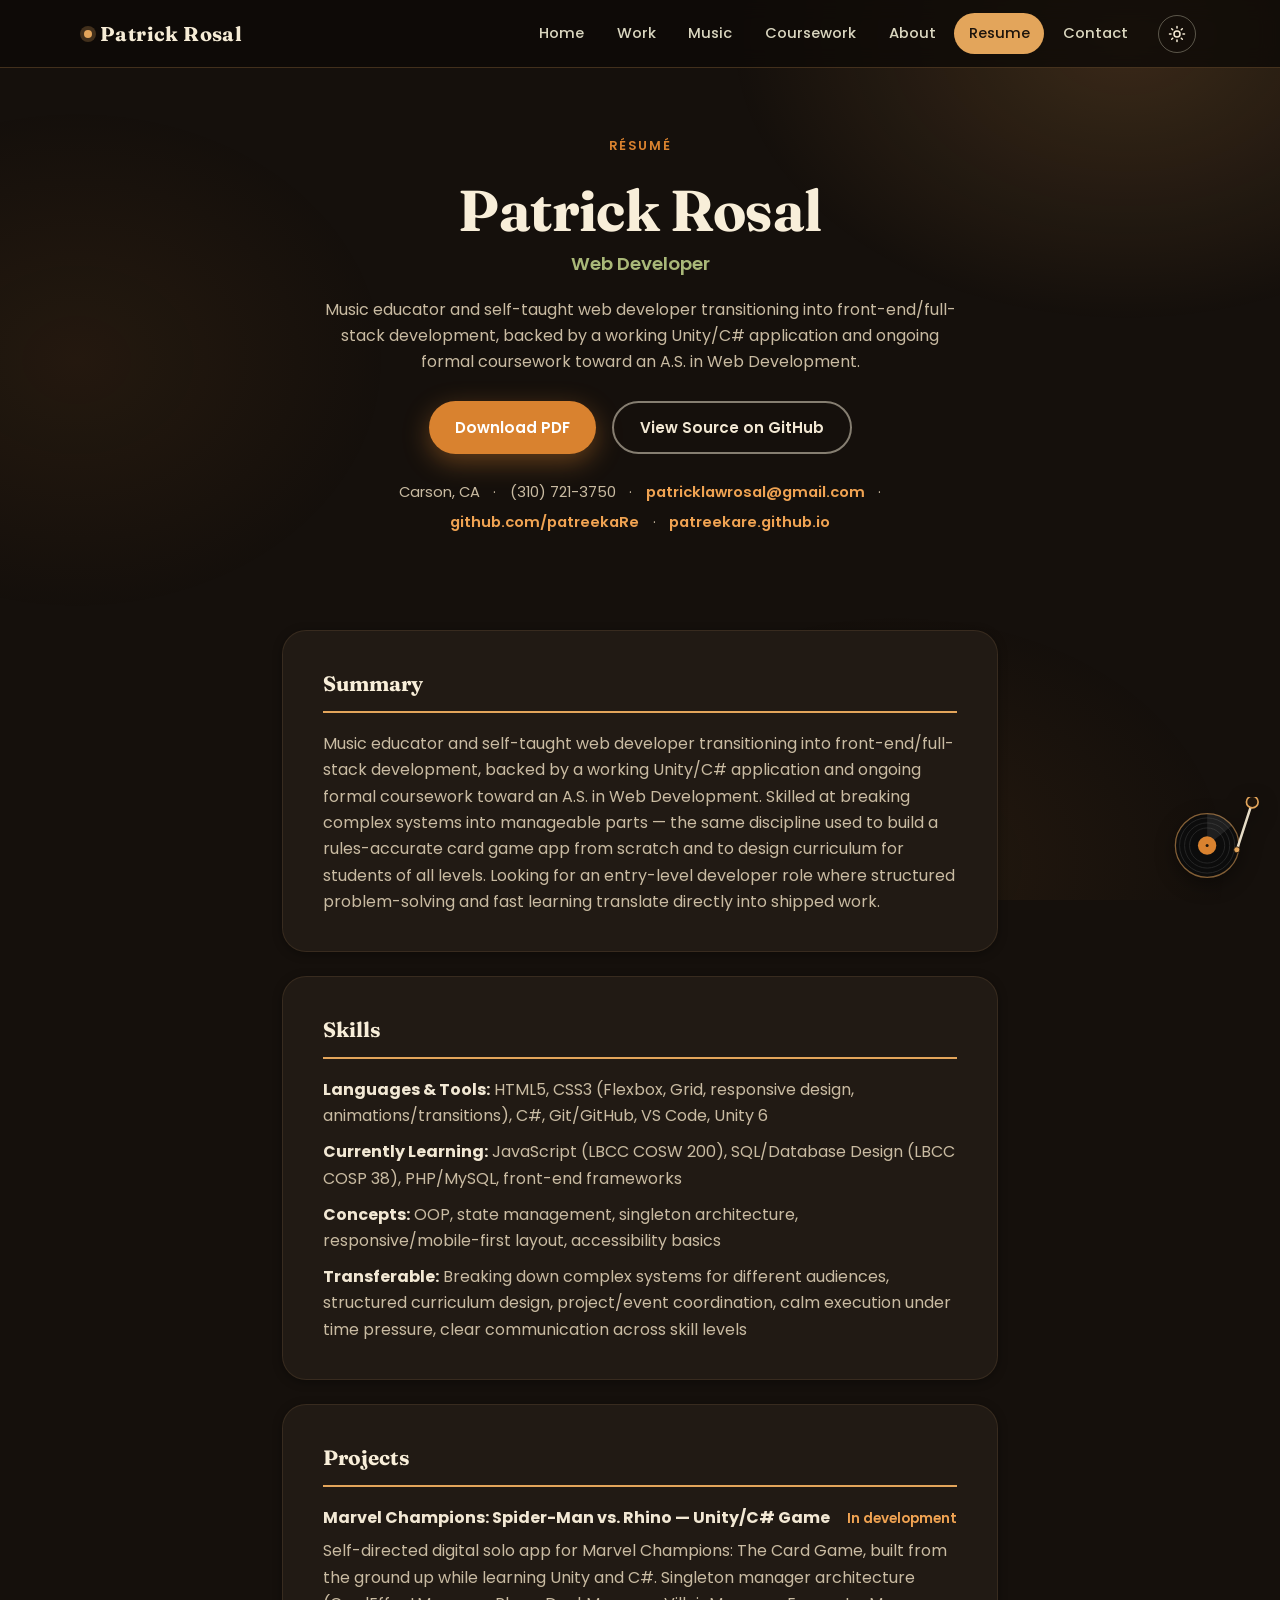
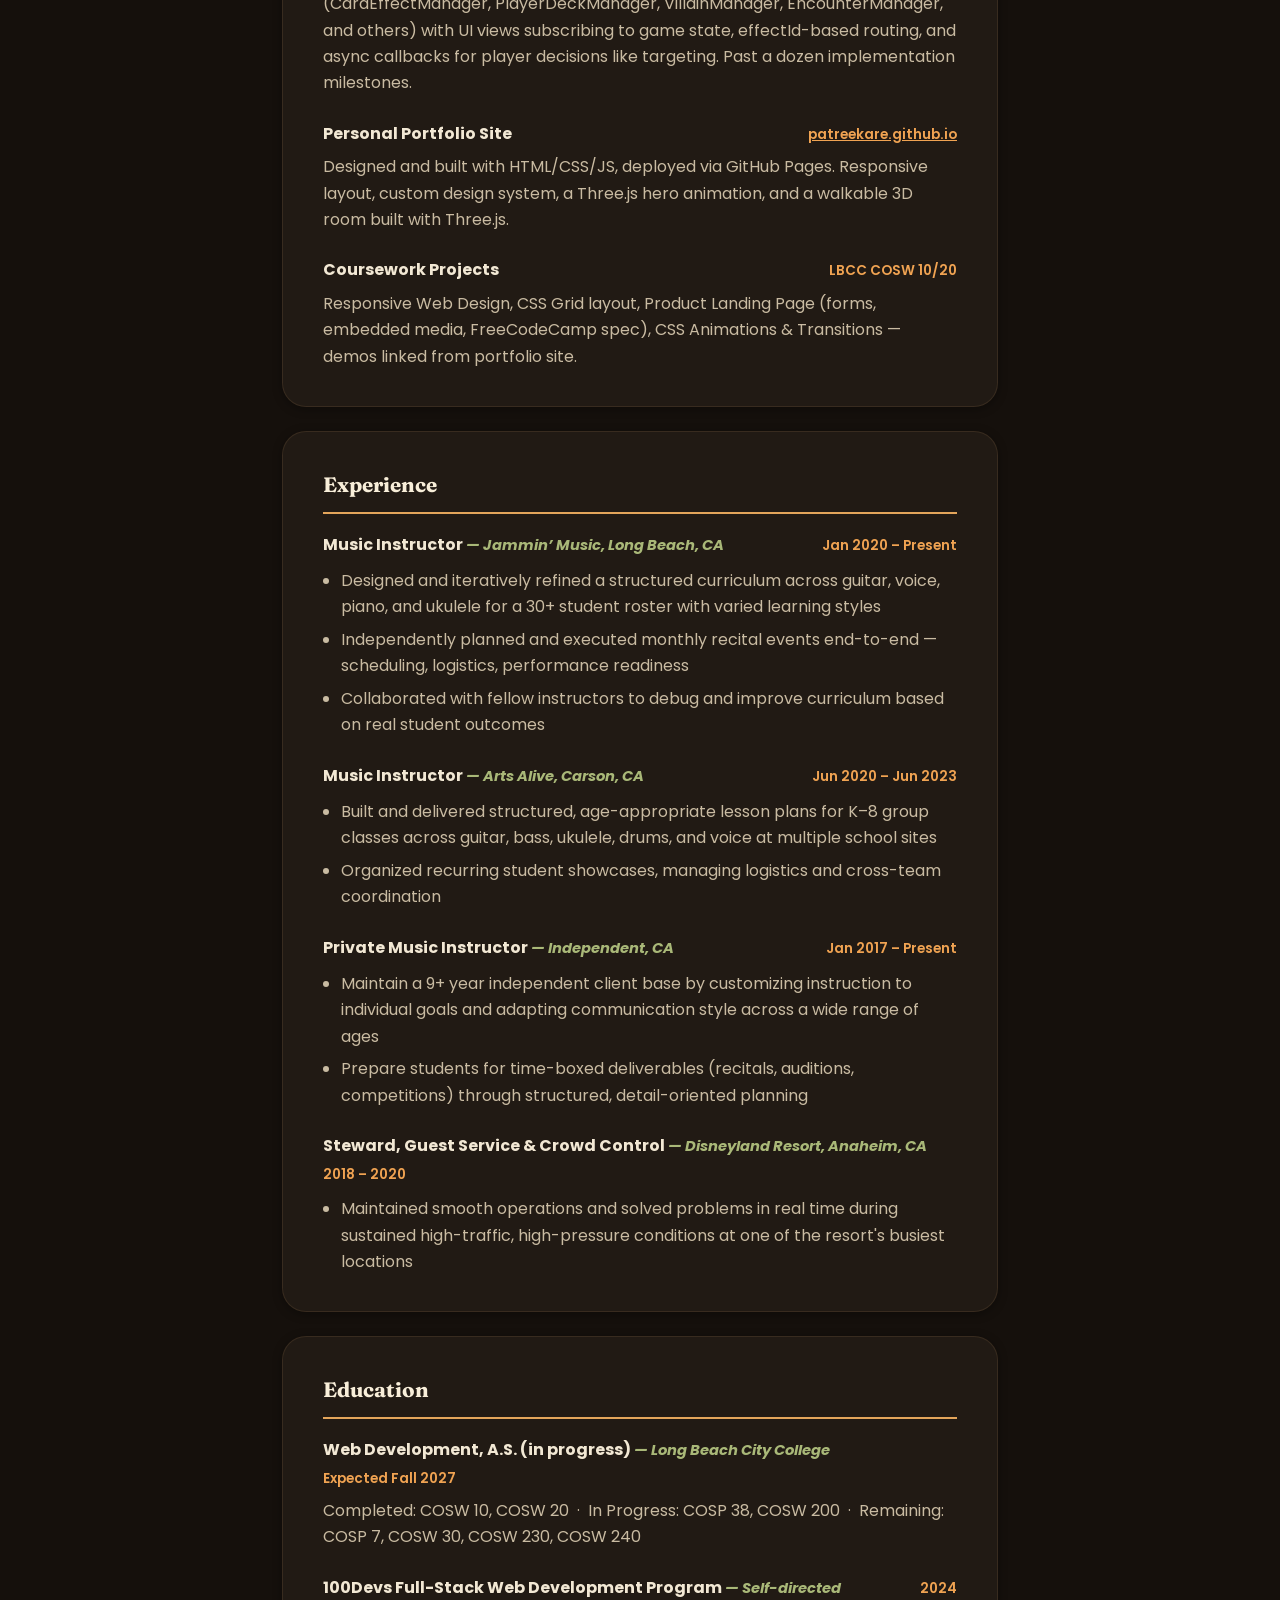
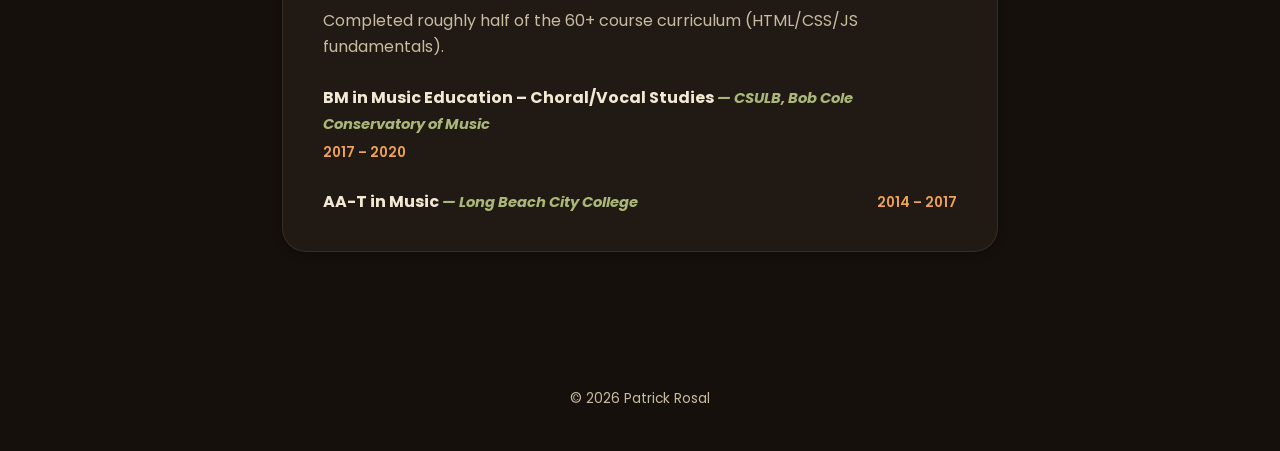
==== commit 82553498: "Remove the play-button note and add a record player that tracks scrolling and returns to the top The" ====
--- a/resume.html
+++ b/resume.html
@@ -25,6 +25,28 @@
 </head>
 
 <body>
+
+  <!-- Back to top: a tonearm that drops onto the record and tracks toward the label as you scroll -->
+  <button type="button" class="tonearm" id="toTop" aria-label="Back to top">
+    <span class="tonearm-label" aria-hidden="true">Back to top</span>
+    <svg viewBox="0 0 110 104" width="100%" height="100%" focusable="false" aria-hidden="true">
+      <g class="disc">
+        <circle cx="42" cy="58" r="38" fill="#0c0c0c" />
+        <circle cx="42" cy="58" r="33" fill="none" stroke="#2a2a2a" />
+        <circle cx="42" cy="58" r="27" fill="none" stroke="#2a2a2a" />
+        <circle cx="42" cy="58" r="21" fill="none" stroke="#2a2a2a" />
+        <path d="M42 58 L42 20 A38 38 0 0 1 72 34 Z" fill="#fff" opacity="0.08" />
+        <circle cx="42" cy="58" r="11" fill="#d9822f" />
+        <circle cx="42" cy="58" r="1.8" fill="#1d140c" />
+      </g>
+      <g class="arm" id="tonearmArm">
+        <line x1="96" y1="6" x2="77.5" y2="63.1" stroke="#e6dcc6" stroke-width="3" stroke-linecap="round" />
+        <circle cx="77.5" cy="63.1" r="3.6" fill="#e3a55b" stroke="#1d140c" stroke-width="1" />
+      </g>
+      <circle cx="96" cy="6" r="7" fill="#1d140c" stroke="#e3a55b" stroke-width="2" />
+    </svg>
+  </button>
+
 
   <nav id="navbar">
     <div class="nav-inner">
--- a/styles.css
+++ b/styles.css
@@ -1522,13 +1522,6 @@
   color: var(--ink-soft);
 }
 
-.music-note {
-  margin-top: 0.4rem;
-  text-align: center;
-  font-size: 0.78rem;
-  color: var(--ink-soft);
-}
-
 @media (prefers-reduced-motion: reduce) {
   .record-flip,
   .record-disc {
@@ -1701,3 +1694,125 @@
   flex-direction: column;
   gap: 1.1rem;
 }
+
+/* ================================================================
+   Tonearm: a little record player in the corner. Its arm moves toward
+   the label as you scroll, and clicking it takes you back to the top.
+   ================================================================ */
+
+.tonearm {
+  position: fixed;
+  right: 16px;
+  bottom: 16px;
+  width: 92px;
+  aspect-ratio: 110 / 104;
+  z-index: 900;
+  margin: 0;
+  padding: 0;
+  border: 0;
+  border-radius: 50%;
+  background: none;
+  cursor: pointer;
+  filter: drop-shadow(0 6px 10px rgba(0, 0, 0, 0.4));
+  transition: transform 0.3s var(--ease);
+}
+
+.tonearm:hover,
+.tonearm:focus-visible {
+  transform: translateY(-4px) scale(1.08);
+}
+
+.tonearm:active {
+  transform: scale(0.96);
+}
+
+.tonearm:focus-visible {
+  outline: 3px solid var(--tan);
+  outline-offset: 4px;
+}
+
+.tonearm svg {
+  display: block;
+  pointer-events: none;
+}
+
+.tonearm-label {
+  position: absolute;
+  right: 100%;
+  top: 50%;
+  margin-right: 0.6rem;
+  padding: 0.35rem 0.8rem;
+  border-radius: var(--radius-pill);
+  background: var(--deep);
+  color: var(--on-dark);
+  border: 1px solid rgba(255, 190, 130, 0.25);
+  font-family: var(--font-body);
+  font-size: 0.75rem;
+  font-weight: 700;
+  letter-spacing: 0.08em;
+  text-transform: uppercase;
+  white-space: nowrap;
+  opacity: 0;
+  translate: 8px -50%;
+  pointer-events: none;
+  transition: opacity 0.25s var(--ease), translate 0.25s var(--ease);
+}
+
+.tonearm:hover .tonearm-label,
+.tonearm:focus-visible .tonearm-label {
+  opacity: 1;
+  translate: 0 -50%;
+}
+
+.tonearm .disc {
+  transform-box: fill-box;
+  transform-origin: center;
+  animation: spin 9s linear infinite;
+}
+
+.tonearm .arm {
+  /* the pivot sits at (96, 6) in the SVG's own coordinates */
+  transform-box: view-box;
+  transform-origin: 96px 6px;
+  transform: rotate(-24deg);
+  transition: transform 1s var(--ease);
+}
+
+.tonearm .arm.tracking {
+  transition: transform 0.15s linear;
+}
+
+@media (max-width: 700px) {
+  .tonearm {
+    right: 10px;
+    bottom: 10px;
+    width: 68px;
+  }
+
+  .tonearm-label {
+    display: none;
+  }
+}
+
+@media (prefers-reduced-motion: reduce) {
+  .tonearm .disc {
+    animation: none;
+  }
+
+  .tonearm .arm,
+  .tonearm {
+    transition: none;
+  }
+}
+
+@media print {
+  .tonearm {
+    display: none;
+  }
+}
+
+/* On the dark theme the record gets a thin amber rim so it doesn't sink into the background */
+html[data-theme="dark"] .tonearm .disc circle:first-child {
+  stroke: rgba(227, 165, 91, 0.55);
+  stroke-width: 1.5;
+}
